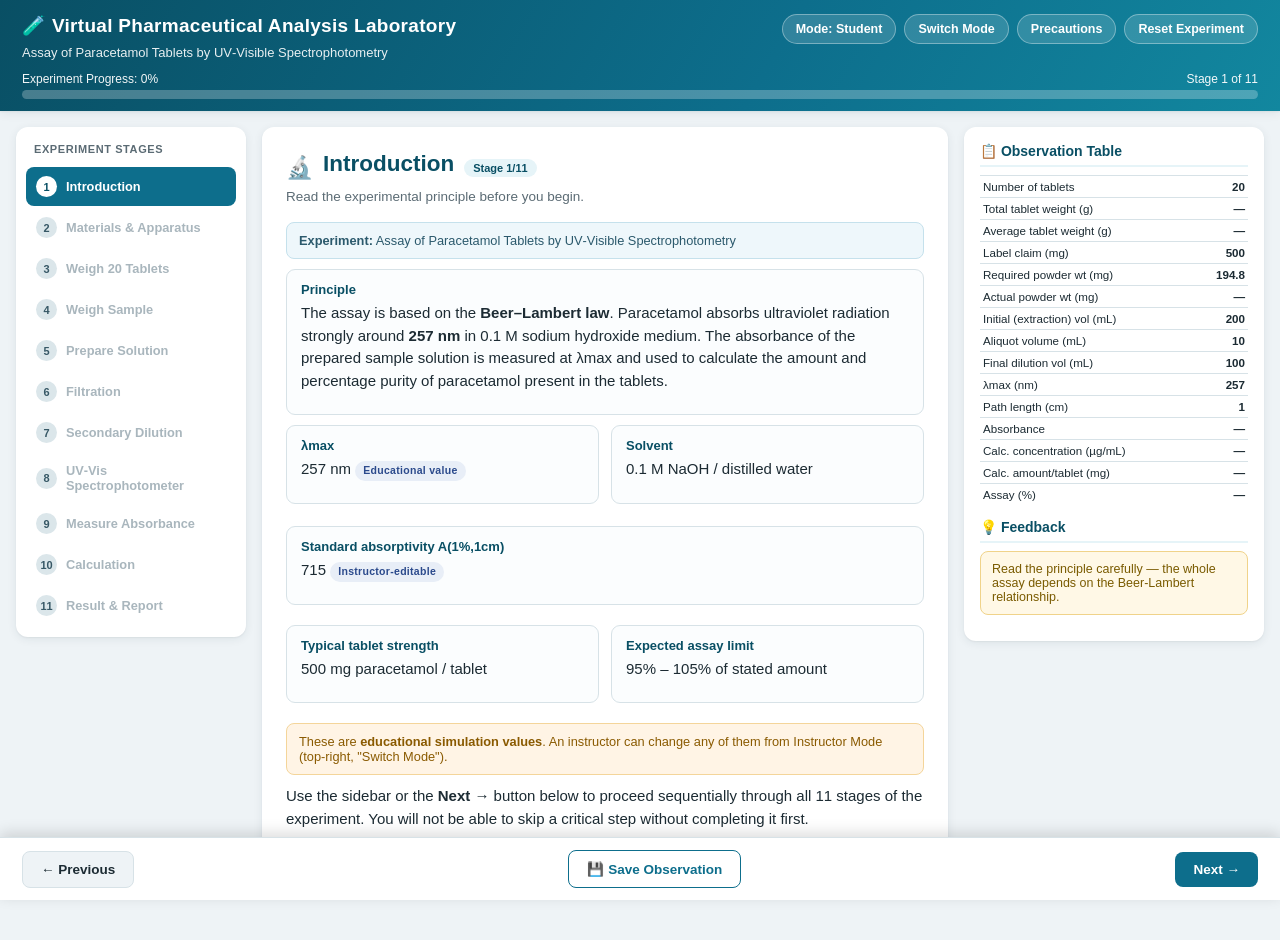
==== paracetamol-assay/index.html @ ad3c205c "Rename paracetamol-assay.html to paracetamol-assay/index.html" ====
<!DOCTYPE html>
<html lang="en">
<head>
<meta charset="UTF-8">
<meta name="viewport" content="width=device-width, initial-scale=1.0">
<title>Virtual Pharmaceutical Analysis Laboratory — Paracetamol Assay</title>
<style>
:root{
  --primary:#0d6e8c; --primary-dark:#094f64; --primary-light:#e6f4f8;
  --accent:#f2a30f; --accent-dark:#c9840a;
  --green:#1e8e5a; --red:#c62828; --amber:#b8860b;
  --bg:#eef3f6; --panel:#ffffff; --ink:#1c2b33; --muted:#5b6b74;
  --border:#d7e2e7; --shadow:0 2px 10px rgba(20,50,65,.08), 0 1px 2px rgba(20,50,65,.06);
  --radius:12px;
  font-size:15px;
}
*{box-sizing:border-box;}
html,body{margin:0;padding:0;background:var(--bg);color:var(--ink);font-family:'Segoe UI',Roboto,Helvetica,Arial,sans-serif;}
body{min-height:100vh;}
button{font-family:inherit;cursor:pointer;}
input,select{font-family:inherit;}
h1,h2,h3,h4{margin:0 0 8px 0;}
p{margin:0 0 10px 0;line-height:1.5;}
.hidden{display:none !important;}
#app{display:flex;flex-direction:column;min-height:100vh;}

/* ===== HEADER ===== */
header#topbar{
  background:linear-gradient(120deg,var(--primary-dark),var(--primary) 60%,#12879f);
  color:#fff;padding:14px 22px 12px;box-shadow:var(--shadow);position:relative;z-index:5;
}
.topbar-row{display:flex;justify-content:space-between;align-items:flex-start;gap:16px;flex-wrap:wrap;}
.brand h1{font-size:19px;letter-spacing:.3px;}
.brand .sub{font-size:13px;opacity:.9;font-weight:500;}
.top-actions{display:flex;gap:8px;align-items:center;flex-wrap:wrap;}
.pill-btn{
  background:rgba(255,255,255,.15);border:1px solid rgba(255,255,255,.35);color:#fff;
  padding:7px 13px;border-radius:20px;font-size:12.5px;font-weight:600;transition:.15s;white-space:nowrap;
}
.pill-btn:hover{background:rgba(255,255,255,.3);}
.pill-btn.active{background:#fff;color:var(--primary-dark);}
.progress-wrap{margin-top:12px;}
.progress-label{font-size:12px;display:flex;justify-content:space-between;margin-bottom:4px;opacity:.95;}
.progress-track{height:9px;background:rgba(255,255,255,.25);border-radius:6px;overflow:hidden;}
.progress-fill{height:100%;background:var(--accent);border-radius:6px;transition:width .4s ease;}

/* ===== LAYOUT ===== */
.layout{display:grid;grid-template-columns:230px 1fr 300px;gap:16px;padding:16px;padding-bottom:76px;flex:1;align-items:start;}
@media (max-width:1100px){.layout{grid-template-columns:1fr;}#stageNav{order:1;}#workspace{order:2;}#obsPanel{order:3;}}

nav#stageNav{background:var(--panel);border-radius:var(--radius);box-shadow:var(--shadow);padding:10px;position:sticky;top:16px;max-height:calc(100vh - 32px);overflow-y:auto;}
nav#stageNav h4{font-size:11px;text-transform:uppercase;letter-spacing:.6px;color:var(--muted);padding:6px 8px 4px;}
.nav-item{display:flex;align-items:center;gap:9px;padding:8px 9px;border-radius:8px;font-size:12.8px;font-weight:600;color:var(--ink);cursor:pointer;margin-bottom:2px;transition:.12s;border:1px solid transparent;}
.nav-item:hover{background:var(--primary-light);}
.nav-item.current{background:var(--primary);color:#fff;}
.nav-item.locked{color:#a9b6bd;cursor:not-allowed;}
.nav-item.done .num{background:var(--green);color:#fff;}
.num{width:21px;height:21px;border-radius:50%;background:#dbe6ea;color:#375866;display:flex;align-items:center;justify-content:center;font-size:11px;flex-shrink:0;}
.nav-item.current .num{background:#fff;color:var(--primary-dark);}

main#workspace{background:var(--panel);border-radius:var(--radius);box-shadow:var(--shadow);padding:24px;min-height:520px;}
.stage-title{display:flex;align-items:center;gap:10px;margin-bottom:4px;color:var(--primary-dark);}
.stage-title .badge{background:var(--primary-light);color:var(--primary-dark);font-size:11px;font-weight:700;padding:3px 9px;border-radius:12px;}
.stage-sub{color:var(--muted);font-size:13.5px;margin-bottom:18px;}

aside#obsPanel{background:var(--panel);border-radius:var(--radius);box-shadow:var(--shadow);padding:16px;position:sticky;top:16px;max-height:calc(100vh - 32px);overflow-y:auto;}
aside#obsPanel h3{font-size:14px;color:var(--primary-dark);border-bottom:2px solid var(--primary-light);padding-bottom:6px;}
table.obs-table{width:100%;border-collapse:collapse;font-size:11.6px;margin-bottom:14px;}
table.obs-table th{text-align:left;color:var(--muted);font-weight:600;padding:4px 3px;}
table.obs-table td{padding:4px 3px;border-top:1px solid var(--border);word-break:break-word;}
table.obs-table td.val{font-weight:700;color:var(--ink);text-align:right;}
.feedback-box{background:#fff8e6;border:1px solid #f0d38a;border-radius:8px;padding:10px 11px;font-size:12.5px;color:#7a5b00;margin-bottom:10px;}
.feedback-box.good{background:#eafaf1;border-color:#a9e2c3;color:#0e6b3f;}
.feedback-box.warn{background:#fdecea;border-color:#f3b3ac;color:#9c2c22;}

/* ===== FOOTER ===== */
footer#navfooter{display:flex;justify-content:space-between;align-items:center;padding:12px 22px;background:var(--panel);border-top:1px solid var(--border);gap:10px;flex-wrap:wrap;position:fixed;left:0;right:0;bottom:0;z-index:60;box-shadow:0 -4px 14px rgba(0,0,0,.14);}
.btn{border:none;border-radius:8px;padding:10px 18px;font-size:13.5px;font-weight:700;transition:.15s;}
.btn-primary{background:var(--primary);color:#fff;}
.btn-primary:hover{background:var(--primary-dark);}
.btn-primary:disabled{background:#b9c9cf;cursor:not-allowed;}
.btn-secondary{background:#eef3f6;color:var(--ink);border:1px solid var(--border);}
.btn-secondary:hover{background:#e1eaee;}
.btn-accent{background:var(--accent);color:#442c00;}
.btn-accent:hover{background:var(--accent-dark);color:#fff;}
.btn-outline{background:transparent;border:1.5px solid var(--primary);color:var(--primary);}
.btn-outline:hover{background:var(--primary-light);}
.btn-danger{background:#fbe4e2;color:var(--red);border:1px solid #f0b6b0;}
.btn-danger:hover{background:#f6c9c4;}
.btn-sm{padding:6px 11px;font-size:12px;border-radius:7px;}

/* ===== GENERIC UI ===== */
.card-grid{display:grid;grid-template-columns:repeat(auto-fill,minmax(150px,1fr));gap:12px;}
.item-card{border:1px solid var(--border);border-radius:10px;padding:12px;text-align:center;background:#fbfdfe;transition:.15s;}
.item-card:hover{border-color:var(--primary);box-shadow:0 3px 10px rgba(13,110,140,.13);transform:translateY(-2px);}
.item-card .icon{font-size:30px;margin-bottom:6px;}
.item-card .name{font-weight:700;font-size:12.5px;}
.item-desc{margin-top:14px;background:var(--primary-light);border-left:4px solid var(--primary);border-radius:6px;padding:12px 14px;font-size:13px;color:var(--primary-dark);}
.field-row{display:flex;gap:12px;flex-wrap:wrap;margin:10px 0;align-items:flex-end;}
.field{display:flex;flex-direction:column;gap:4px;min-width:150px;}
.field label{font-size:12px;font-weight:600;color:var(--muted);}
.field input,.field select{padding:8px 10px;border:1px solid var(--border);border-radius:7px;font-size:13.5px;}
.field input:disabled{background:#f1f5f6;color:#8a9aa2;}
.info-note{background:#eef7fb;border:1px solid #c5e1ec;border-radius:8px;padding:10px 12px;font-size:12.8px;color:#2b596c;margin:10px 0;}
.warn-note{background:#fff4e5;border:1px solid #f4d59a;border-radius:8px;padding:10px 12px;font-size:12.8px;color:#8a5a00;margin:10px 0;}
.error-note{background:#fdecea;border:1px solid #f3b3ac;border-radius:8px;padding:10px 12px;font-size:12.8px;color:#9c2c22;margin:10px 0;}
.calc-step{background:#fbfdfe;border:1px solid var(--border);border-radius:9px;padding:12px 14px;margin-bottom:10px;}
.calc-step h4{color:var(--primary-dark);font-size:13px;margin-bottom:5px;}
.calc-step .formula{font-family:'Cambria Math',Georgia,serif;font-size:13.5px;color:#333;background:#f4f8f9;padding:6px 9px;border-radius:6px;display:inline-block;margin:3px 0;}
.tag{display:inline-block;padding:2px 8px;border-radius:10px;font-size:10.5px;font-weight:700;letter-spacing:.3px;}
.tag.theor{background:#e8eef7;color:#2b4a8c;}
.tag.exp{background:#e6f4ec;color:#1e6b45;}

/* ===== EQUIPMENT GRAPHICS ===== */
.equip-stage{display:flex;flex-wrap:wrap;gap:26px;align-items:flex-end;justify-content:center;padding:20px 6px;background:radial-gradient(ellipse at 50% 100%,#f4fafc 0%,#eef3f6 70%);border-radius:10px;margin:14px 0;}

/* Semi-analytical balance — the user's own reference photo of a real bench
   balance (glass draft-shield chamber, circular pan, white body, blue LCD),
   used as-is. The live reading is a plain HTML overlay positioned over the
   photographed display well; a small tablet-disc overlay sits over the
   photographed pan and fades in whenever a tablet is placed there. */
.balance-v2{width:230px;position:relative;flex-shrink:0;}
.balance-v2 img{display:block;width:100%;height:auto;pointer-events:none;user-select:none;}
.balance-v2-screen{position:absolute;left:39.3%;top:70.7%;width:41%;height:5.2%;display:flex;align-items:center;justify-content:center;gap:2px;color:#132846;font-family:'Consolas','DejaVu Sans Mono',monospace;font-weight:700;font-size:14px;letter-spacing:.2px;}
.balance-v2-screen .unit{font-size:9px;color:#2c4560;opacity:.85;margin-left:1px;align-self:flex-end;margin-bottom:1px;}
/* Butter/weighing paper placed on the pan before anything is weighed on it,
   as in real practice — sits under the tablet overlay, foreshortened to
   match the pan's perspective in the photo. */
.balance-v2-paper{position:absolute;left:55.4%;top:53.8%;width:24%;height:9.5%;transform:translate(-50%,-50%) rotate(-3deg) scaleY(0.6);
  background:linear-gradient(135deg,#fdfbf2,#f2ead0 55%,#e8dfb9);border:1px solid #d6cc9f;border-radius:2px;
  box-shadow:0 2px 5px rgba(0,0,0,.28);z-index:1;}
.balance-v2-tablet{position:absolute;left:55.4%;top:53.2%;width:15%;height:6.4%;transform:translate(-50%,-50%);border-radius:50%;
  background:radial-gradient(ellipse at 35% 28%,#ffffff,#e7edf0 65%,#c7d2d7 100%);border:1px solid #9aacb2;
  box-shadow:0 2px 5px rgba(0,0,0,.35),inset 0 -1px 2px rgba(0,0,0,.15);opacity:0;transition:opacity .25s ease;z-index:2;}
.balance-v2-tablet.show{opacity:1;}
.balance-v2-tablet::after{content:"";position:absolute;left:50%;top:18%;width:1px;height:64%;background:rgba(120,135,140,.55);transform:translateX(-50%);}

.blister-wrap{display:flex;flex-direction:column;align-items:center;}
.blister-strip{display:grid;grid-template-columns:repeat(4,1fr);gap:5px;background:linear-gradient(135deg,#dbe4e8,#b8c6cc);padding:9px;border-radius:9px;box-shadow:inset 0 1px 4px rgba(0,0,0,.3),0 2px 4px rgba(0,0,0,.12);width:108px;}
.blister-cell{width:20px;height:20px;border-radius:50%;transition:.2s;}
.blister-cell.filled{background:radial-gradient(circle at 35% 30%,#ffffff,#dde6ea 75%);box-shadow:0 1px 2px rgba(0,0,0,.3),inset 0 -1px 2px rgba(0,0,0,.12);}
.blister-cell.empty{background:rgba(0,0,0,.08);border:1.5px dashed #90a4ae;box-shadow:inset 0 1px 3px rgba(0,0,0,.25);}
.blister-caption{margin-top:8px;font-size:11px;font-weight:700;color:var(--muted);text-align:center;}

.mortar-top-wrap{display:flex;flex-direction:column;align-items:center;}
.mortar-rim{width:150px;height:150px;border-radius:50%;position:relative;overflow:hidden;
  background:radial-gradient(circle at 38% 32%,#ffffff,#eef1f2 55%,#c7ccce 100%);border:5px solid #bcc2c4;
  box-shadow:inset 0 6px 16px rgba(60,65,68,.28),inset 0 -3px 8px rgba(255,255,255,.6),0 3px 6px rgba(0,0,0,.18);}
.mortar-grains{position:absolute;inset:0;width:100%;height:100%;}
.mortar-tablets{position:absolute;inset:20px;display:flex;flex-wrap:wrap;align-content:center;justify-content:center;gap:3px;z-index:2;}
.mini-tab{width:12px;height:12px;border-radius:50%;background:radial-gradient(circle at 35% 30%,#ffffff,#e3ebef);border:1.4px solid #93a5ab;box-shadow:0 1px 2px rgba(0,0,0,.3);}
.pestle-top-view{position:absolute;inset:0;width:100%;height:100%;z-index:3;pointer-events:none;}
.pestle-head-grp{transform-box:fill-box;transform-origin:center;}
.pestle-top-view.grinding .pestle-head-grp{animation:pestle-grind-orbit 0.9s ease-in-out infinite;}
@keyframes pestle-grind-orbit{
  0%{transform:translate(0,0) rotate(0deg);}
  25%{transform:translate(2.5px,-2px) rotate(4deg);}
  50%{transform:translate(0,-3.5px) rotate(0deg);}
  75%{transform:translate(-2.5px,-2px) rotate(-4deg);}
  100%{transform:translate(0,0) rotate(0deg);}
}
.mortar-caption{margin-top:8px;font-size:11px;font-weight:700;color:var(--muted);text-align:center;}

/* Real-photo mortar & pestle grinding sequence — cycles through 5 actual
   photographs (whole tablets → pestle crushing → broken pieces → further
   grinding → fine powder) as UI.grindProgress advances, matching the
   reference photo sequence exactly rather than an abstract illustration. */
.mortar-photo-wrap{display:flex;flex-direction:column;align-items:center;}
.mortar-photo-frame{width:150px;border-radius:14px;overflow:hidden;padding:6px;
  background:radial-gradient(circle at 38% 32%,#ffffff,#eef1f2 55%,#dfe3e4 100%);
  box-shadow:0 3px 10px rgba(0,0,0,.18);transition:transform .15s ease;}
.mortar-photo-frame img{display:block;width:100%;height:auto;border-radius:9px;}
.mortar-photo-frame.grinding{animation:mortar-photo-pulse .6s ease-in-out infinite;}
@keyframes mortar-photo-pulse{0%,100%{transform:scale(1);}50%{transform:scale(1.035);}}
.mortar-photo-wrap .mortar-caption{max-width:320px;font-size:12.5px;}
.weight-table-col{max-width:210px;align-self:center;}
.weight-table-col h4{font-size:12.5px;color:var(--primary-dark);margin-bottom:6px;}
.weight-table-col .table-scroll{max-height:230px;overflow-y:auto;border:1px solid var(--border);border-radius:8px;}

.flask{width:170px;position:relative;margin:0 auto;transform-origin:44% 88%;}
.flask svg{display:block;width:100%;height:auto;}
.flask .liquid{transition:height .6s ease;}
.flask.flask-shaking{animation:flask-wiggle .28s ease-in-out infinite;}
@keyframes flask-wiggle{0%{transform:rotate(-4deg);}50%{transform:rotate(4deg);}100%{transform:rotate(-4deg);}}

/* Pour animation overlay for the Prepare Solution step (powder / NaOH / water):
   a bottle or scoop tilts above the flask neck while a short stream of drops or
   granules flows down into the opening, timed to roughly match the ~1s the
   underlying liquid-level transition takes, for a more realistic feel. */
.flask-pour-wrap{width:170px;position:relative;margin:0 auto;}
.flask-pour-wrap .flask{margin:0;}
.pour-overlay{position:absolute;inset:0;width:100%;height:100%;pointer-events:none;overflow:visible;animation:pour-fade-inout 1s ease-in-out;}
.pour-drop{opacity:0;animation:pour-drop-flow .55s ease-in infinite;}
.pour-drop.pd1{animation-delay:0s;}
.pour-drop.pd2{animation-delay:.14s;}
.pour-drop.pd3{animation-delay:.28s;}
.pour-drop.pd4{animation-delay:.42s;}
@keyframes pour-fade-inout{
  0%{opacity:0;}
  12%{opacity:1;}
  85%{opacity:1;}
  100%{opacity:0;}
}
@keyframes pour-drop-flow{
  0%{opacity:0;transform:translate(0,-3px) scale(.6);}
  20%{opacity:1;}
  70%{opacity:1;}
  100%{opacity:0;transform:translate(3px,9px) scale(1);}
}
.swirl-wave{animation:swirl-move .9s ease-in-out infinite alternate;}
.swirl-wave.swirl2{animation-duration:1.3s;animation-delay:.15s;}
@keyframes swirl-move{from{transform:translateX(-16px);}to{transform:translateX(16px);}}
.swirl-bubble{animation:swirl-bubble-rise 1.1s ease-in-out infinite;}
.swirl-bubble.b2{animation-delay:.3s;}
.swirl-bubble.b3{animation-delay:.6s;}
@keyframes swirl-bubble-rise{0%{transform:translateY(0) translateX(0);opacity:.4;}50%{transform:translateY(-10px) translateX(6px);opacity:.15;}100%{transform:translateY(0) translateX(0);opacity:.4;}}
.meniscus-label{font-size:10.5px;text-align:center;color:var(--muted);margin-top:4px;}

.cuvette-visual{width:26px;height:60px;background:linear-gradient(#dff2f7,#b7e0ea);border:2px solid #6fa9b8;border-radius:2px;margin:0 auto;box-shadow:0 2px 5px rgba(0,0,0,.15);}
.cuvette-visual.empty{background:#f1f6f7;}

.filtration-rig{display:flex;flex-direction:column;align-items:center;position:relative;width:150px;padding-top:78px;}
.funnel-wrap{position:relative;z-index:2;}
.filt-pour-overlay{position:absolute;top:-70px;left:0;width:140px;pointer-events:none;animation:pour-fade-inout 1.1s ease-in-out;z-index:3;}
.drop{position:absolute;top:110px;left:67px;width:6px;height:9px;border-radius:50% 50% 50% 0;background:#4a90c2;opacity:0;transform:rotate(45deg);animation:dropfall 0.9s linear infinite;z-index:2;}
.drop:nth-child(3){animation-delay:.3s;left:71px;}
.drop:nth-child(4){animation-delay:.6s;left:63px;}
@keyframes dropfall{0%{top:112px;opacity:1;}85%{opacity:1;}100%{top:150px;opacity:0;}}
.receive-vessel{position:relative;margin-top:-38px;width:140px;z-index:1;}
.vessel-label{margin-top:6px;font-size:11px;font-weight:700;color:var(--muted);text-align:center;}

/* ===== UV-VIS SPECTROPHOTOMETER (physical-instrument chrome, ported from the
   standalone UV-Vis simulator so operating it here feels like the real bench
   instrument: lid + control panel, screen, F-keys, arrows, keypad, AUTO ZERO /
   GOTO λ / START-MEASURE, and a dropper-fill dual-cuvette holder). ===== */
.instrument-shell{display:flex;flex-wrap:wrap;gap:22px;align-items:flex-start;justify-content:center;padding:8px 6px;background:radial-gradient(ellipse at 50% 100%,#f4fafc 0%,#eef3f6 70%);border-radius:10px;margin:6px 0;}
.instrument-v2{position:relative;display:flex;gap:12px;background:linear-gradient(180deg,#f3f1ea,#e5e2d8);border:1px solid #cfcabf;border-radius:16px;padding:12px;box-shadow:0 10px 26px rgba(0,0,0,.28);width:100%;}
.lid-panel{width:34%;flex-shrink:0;background:linear-gradient(155deg,#5c6267,#3a3f43);border-radius:10px;min-height:150px;position:relative;padding:8px;display:flex;flex-direction:column;align-items:center;justify-content:center;color:#c9d3d2;}
.lid-hinge-label{font-size:9.5px;letter-spacing:1px;text-align:center;color:#aebcbb;opacity:.85;}
.control-panel{flex:1;display:flex;flex-direction:column;gap:5px;background:linear-gradient(155deg,#54595d,#3d4145);border-radius:10px;padding:8px;min-width:0;}
.side-buttons-row{display:flex;gap:7px;justify-content:flex-start;padding-left:2px;}
.round-btn{width:16px;height:16px;border-radius:50%;background:linear-gradient(#dcdcdc,#a3a3a3);border:1px solid #7c7c7c;box-shadow:inset 0 1px 1px #fff,0 1px 2px rgba(0,0,0,.35);}
.screen-wrap{background:#2b2e30;border-radius:6px;padding:6px;}
.power-tab{position:absolute;right:-16px;top:50%;transform:translateY(-50%);width:30px;height:54px;display:flex;align-items:center;justify-content:center;cursor:pointer;z-index:6;}
.power-tab:not(.on){animation:switchPulse 1.4s ease-in-out infinite;}
@keyframes switchPulse{0%,100%{filter:drop-shadow(0 0 0 rgba(211,71,58,.7));}50%{filter:drop-shadow(0 0 7px rgba(211,71,58,.95));}}
.power-tab.on{animation:switchOnBlink .5s ease-in-out 4;}
@keyframes switchOnBlink{0%,100%{filter:drop-shadow(0 0 2px #ff6b5e);}50%{filter:drop-shadow(0 0 13px #ff6b5e);}}
.power-callout{position:absolute;right:6px;top:-32px;display:flex;align-items:center;gap:5px;color:var(--accent-dark);font-weight:800;font-size:11.5px;background:#fff;padding:5px 10px;border-radius:12px;box-shadow:0 2px 8px rgba(0,0,0,.25);z-index:7;animation:blinkAnim 1s step-start infinite;white-space:nowrap;}
.power-callout .arrow{font-size:17px;line-height:1;}
@keyframes blinkAnim{50%{opacity:.15;}}
.blink{animation:blinkAnim 1s step-start infinite;}
.press-badge{display:inline-block;background:#d94f30;color:#fff;font-size:9.5px;font-weight:800;padding:2px 8px;border-radius:10px;letter-spacing:.3px;margin-left:8px;white-space:nowrap;animation:blinkAnim 1s step-start infinite;}
.btn-blink{animation:btnPulseGlow 1.1s ease-in-out infinite;}
@keyframes btnPulseGlow{0%,100%{box-shadow:0 0 0 0 rgba(217,79,48,.6);}50%{box-shadow:0 0 0 7px rgba(217,79,48,0);}}
.btn-step-done{background:#c9f2d6 !important;border-color:#8fd6a8 !important;color:#0e6b3f !important;}
.callout{position:absolute;background:var(--primary);color:#fff;font-size:10.5px;font-weight:700;border-radius:50%;width:20px;height:20px;display:flex;align-items:center;justify-content:center;box-shadow:0 2px 6px rgba(0,0,0,.35);z-index:5;}
.callout-list{padding-left:18px;font-size:12.6px;color:var(--muted);line-height:1.8;margin:12px 0;}
.callout-num{display:inline-flex;width:18px;height:18px;border-radius:50%;background:var(--primary);color:#fff;font-size:10px;font-weight:700;align-items:center;justify-content:center;margin-right:6px;}

.instrument-screen{background:#07191b;border-radius:9px;padding:9px 13px;font-family:'Consolas',monospace;box-shadow:inset 0 0 12px #000;height:180px;overflow-y:auto;position:relative;box-sizing:border-box;}
.instrument-screen .row{display:flex;justify-content:space-between;font-size:12px;color:#5be0c0;padding:2.5px 0;gap:8px;}
.instrument-screen .row .k{color:#7fb8b0;}
.instrument-screen .big{font-size:32px;font-weight:700;color:#5be0c0;text-align:center;padding:9px 0;letter-spacing:1px;}
.instrument-screen .big.wl{font-size:27px;opacity:.94;}
.instrument-screen .big .unit{font-size:15px;font-weight:600;margin-left:5px;opacity:.85;}
.instrument-screen .center-msg{text-align:center;font-size:12.5px;color:#8fd6c4;padding:10px 0;}
.instrument-screen.lcd-light{background:#e7e9d9;box-shadow:inset 0 0 10px rgba(0,0,0,.2);}
.instrument-screen.lcd-light .row{color:#1c1c16;}
.instrument-screen.lcd-light .row .k{color:#1c1c16;}
.instrument-screen.lcd-light .row.dim{color:#8b8c7c;}
.instrument-screen.lcd-light .row.active-row{background:#cdd2b4;border-radius:3px;}
.instrument-screen.lcd-light .row.editable{cursor:pointer;}
.instrument-screen.lcd-light .row.editable:hover{background:#d7dbc0;border-radius:3px;}
.instrument-screen.lcd-light .center-msg{color:#1c1c16;}
.instrument-screen.lcd-light .big{color:#1c1c16;}
.instrument-screen .hdr{background:#233024;color:#e7e9d9;padding:3px 8px;margin:-12px -14px 8px;border-radius:8px 8px 0 0;font-weight:700;font-size:12px;letter-spacing:.5px;}
.instrument-screen.lcd-light .hdr{background:#2b2e26;color:#e7e9d9;}

.screen-dialog{position:relative;margin-top:8px;background:#f4f2e6;border:2px solid #4a4a3f;border-radius:4px;padding:8px 10px;color:#1a1a12;font-size:11.3px;box-shadow:2px 2px 0 rgba(0,0,0,.25);}
.screen-dialog.done{background:#e7f2e6;border-color:#2f6b3f;}
.screen-dialog .dlg-title{font-weight:800;border-bottom:1px solid #999;margin-bottom:4px;padding-bottom:3px;}
.screen-dialog .dlg-line{margin:2px 0;}

.fkey-row{display:flex;gap:6px;margin-top:3px;}
.fkey{flex:1;background:#3a3f43;color:#cfd8d6;border:1px solid #565c5f;border-radius:5px;font-size:9.5px;text-align:center;padding:3px 2px 4px;font-weight:700;cursor:pointer;}
.fkey:hover{background:#454b4f;}
.fkey span{display:block;font-weight:600;font-size:8.7px;color:#9fb3af;margin-top:1px;}
.keys-row{display:flex;gap:8px;align-items:flex-start;margin-top:4px;}
.side-arrow-pad{display:grid;grid-template-columns:repeat(3,1fr);grid-template-rows:repeat(3,1fr);gap:3px;width:64px;flex-shrink:0;}
.side-arrow-pad .arrow-btn{background:#3a4f57;color:#eef6f8;border:1px solid #56727c;border-radius:5px;font-size:10.5px;cursor:pointer;display:flex;align-items:center;justify-content:center;padding:4px 0;}
.side-arrow-pad .arrow-btn:hover{background:#4c6570;}
.side-arrow-pad .blank-cell{visibility:hidden;}
.keypad-block{flex:1;display:grid;grid-template-columns:repeat(3,1fr) repeat(2,0.95fr);grid-template-rows:repeat(4,1fr);gap:5px;grid-template-areas:
    "n7 n8 n9 .  .  "
    "n4 n5 n6 .  .  "
    "n1 n2 n3 gw az"
    "np n0 nc en ss";}
.keypad-block button{background:#3a4f57;color:#eef6f8;border:1px solid #56727c;border-radius:6px;padding:5px 0;font-size:12.5px;font-weight:600;cursor:pointer;}
.keypad-block button:hover{background:#4c6570;}
.keypad-block button.key-clear{background:#7a3030;border-color:#a54444;}
.keypad-block button.key-print{font-size:8.5px;}
.keypad-block button.side-act{border-radius:9px;font-size:8.7px;font-weight:700;padding:2px 2px;background:linear-gradient(#4a5761,#333d43);color:#e6ece9;border:1px solid #626f75;line-height:1.15;}
.keypad-block button.side-act:hover{filter:brightness(1.15);}
.keypad-block button.side-act.enter{background:#1f7a5c;border-color:#2ea577;color:#fff;font-size:10px;}
.keypad-block button.side-act.enter:hover{background:#249a70;}
.keypad-block button.side-act.green{background:linear-gradient(#7fc79a,#4c9d6c);color:#0c3320;border-color:#3f8659;font-size:9.3px;}

.sample-holder{width:120px;height:78px;background:#0e2528;border:2px dashed #3c5a5f;border-radius:8px;display:flex;align-items:center;justify-content:center;position:relative;}
.sample-holder.lid-closed{border-style:solid;border-color:#4ee08a;}
.sample-holder.dual{width:auto;height:auto;flex-direction:column;gap:10px;padding:7px 12px;background:rgba(0,0,0,.18);border:2px dashed rgba(255,255,255,.25);border-radius:10px;}
.sample-holder.dual.lid-closed{border-style:solid;border-color:#4ee08a;}
.cuvette-slot{display:flex;flex-direction:column;align-items:center;gap:3px;}
.cuvette-slot.back{transform:scale(.82) translateY(0px);opacity:.8;}
.cuvette-slot.front{transform:translateY(6px);}
.slot-label{font-size:8.5px;color:#cfe9e6;letter-spacing:.3px;}
.cuvette{width:22px;height:38px;background:linear-gradient(#dff2f7,#b7e0ea);border:2px solid #6fa9b8;border-radius:2px;box-shadow:0 2px 5px rgba(0,0,0,.15);}
.cuvette.empty{background:#f1f6f7;opacity:.35;}
.cuvette.blank{background:linear-gradient(#eaf6fb,#cfeaf3);}
.cuvette.sample{background:linear-gradient(#eef7d0,#dcefa0);}
.cuvette.glass{border-color:#c98300;}
.lid-label{text-align:center;font-size:10.5px;color:#c9d3d2;letter-spacing:.4px;margin-top:4px;}
.fill-tray{display:flex;align-items:flex-end;justify-content:center;gap:16px;margin-bottom:8px;}
.fill-tray .slot-label{color:#cfe9e6;}
.fill-col{display:flex;flex-direction:column;align-items:center;justify-content:flex-end;gap:0;}
.dropper{display:flex;flex-direction:column;align-items:center;position:relative;margin-bottom:2px;}
.dropper svg{display:block;}
.dropper .drop-anim{position:absolute;top:38px;left:50%;margin-left:-6.5px;animation:dropFall 1s ease-in infinite;}
@keyframes dropFall{0%{opacity:0;transform:translateY(-2px);}30%{opacity:1;}100%{opacity:0;transform:translateY(14px);}}

.keypad{display:grid;grid-template-columns:repeat(3,1fr);gap:5px;flex:1;}
.keypad button{background:#3a4f57;color:#eef6f8;border:1px solid #56727c;border-radius:6px;padding:8px 0;font-size:14px;font-weight:600;cursor:pointer;}
.keypad button:hover{background:#4c6570;}
.keypad button.key-enter{grid-column:span 3;background:#1f7a5c;border-color:#2ea577;}
.keypad button.key-enter:hover{background:#249a70;}
.keypad button.key-clear{background:#7a3030;border-color:#a54444;}
.wl-entry-label{text-align:center;font-size:11.5px;color:#bcd;margin:10px 0 2px;}

canvas.spectrum-canvas{width:100%;height:260px;background:#fff;border:1px solid var(--border);border-radius:8px;}

/* Slider */
input[type=range]{width:100%;}

/* Modal */
.modal-overlay{position:fixed;inset:0;background:rgba(15,30,38,.55);display:flex;align-items:center;justify-content:center;z-index:100;padding:16px;}
.modal-box{background:#fff;border-radius:14px;max-width:520px;width:100%;padding:24px;box-shadow:0 12px 40px rgba(0,0,0,.3);max-height:88vh;overflow-y:auto;}
.modal-box h3{color:var(--primary-dark);}
.modal-actions{display:flex;justify-content:flex-end;gap:8px;margin-top:18px;}

/* Toast */
#toastHost{position:fixed;bottom:78px;right:18px;z-index:200;display:flex;flex-direction:column;gap:8px;max-width:min(360px,calc(100vw - 36px));}
.toast{background:var(--primary-dark);color:#fff;padding:10px 16px;border-radius:8px;font-size:13px;box-shadow:0 4px 14px rgba(0,0,0,.25);animation:toast-in .25s ease;}
.toast.good{background:var(--green);}
.toast.warn{background:var(--red);}
@keyframes toast-in{from{transform:translateY(10px);opacity:0;}to{transform:translateY(0);opacity:1;}}

/* result card */
.result-card{border-radius:16px;padding:26px;text-align:center;color:#fff;box-shadow:var(--shadow);}
.result-card.pass{background:linear-gradient(120deg,#1e8e5a,#28b378);}
.result-card.fail{background:linear-gradient(120deg,#c62828,#e05353);}
.result-card .big-num{font-size:44px;font-weight:800;margin:8px 0;}
.result-card .verdict{font-size:20px;font-weight:800;letter-spacing:.5px;margin-top:6px;}

.quiz-q{border:1px solid var(--border);border-radius:10px;padding:14px;margin-bottom:12px;}
.quiz-q .opt{display:block;padding:7px 10px;border-radius:7px;margin:4px 0;cursor:pointer;border:1px solid var(--border);font-size:13px;}
.quiz-q .opt:hover{background:var(--primary-light);}
.quiz-q .opt.selected{border-color:var(--primary);background:var(--primary-light);}
.quiz-q .opt.correct{background:#eafaf1;border-color:var(--green);}
.quiz-q .opt.incorrect{background:#fdecea;border-color:var(--red);}

/* Precautions */
.precaution-list{list-style:none;padding:0;margin:0;}
.precaution-list li{padding:8px 10px;border-bottom:1px solid var(--border);font-size:13px;display:flex;gap:8px;}
.precaution-list li::before{content:'⚠';color:var(--accent-dark);}

@media print{
  header#topbar,nav#stageNav,aside#obsPanel,footer#navfooter,.no-print{display:none !important;}
  main#workspace{box-shadow:none;padding:0;}
  #printReportArea{display:block !important;}
  body{background:#fff;}
}
#printReportArea{display:none;}
#printReportArea h2{color:#0d6e8c;border-bottom:2px solid #0d6e8c;padding-bottom:6px;}
#printReportArea table{width:100%;border-collapse:collapse;font-size:12.5px;margin:10px 0;}
#printReportArea table td,#printReportArea table th{border:1px solid #ccc;padding:5px 8px;text-align:left;}
</style>
</head>
<body>
<div id="app">

  <header id="topbar">
    <div class="topbar-row">
      <div class="brand">
        <h1>🧪 Virtual Pharmaceutical Analysis Laboratory</h1>
        <div class="sub">Assay of Paracetamol Tablets by UV‑Visible Spectrophotometry</div>
      </div>
      <div class="top-actions">
        <span class="pill-btn" id="modeIndicator">Mode: Student</span>
        <button class="pill-btn" onclick="App.toggleModePrompt()">Switch Mode</button>
        <button class="pill-btn" onclick="App.openPrecautions()">Precautions</button>
        <button class="pill-btn" onclick="App.confirmReset()">Reset Experiment</button>
      </div>
    </div>
    <div class="progress-wrap">
      <div class="progress-label"><span id="progressText">Experiment Progress: 0%</span><span id="stageText">Stage 1 of 15</span></div>
      <div class="progress-track"><div class="progress-fill" id="progressFill" style="width:0%"></div></div>
    </div>
  </header>

  <div class="layout">
    <nav id="stageNav"></nav>
    <main id="workspace"></main>
    <aside id="obsPanel"></aside>
  </div>

  <footer id="navfooter">
    <button class="btn btn-secondary" id="btnPrev" onclick="App.prevStage()">← Previous</button>
    <button class="btn btn-outline" onclick="App.saveObservation()">💾 Save Observation</button>
    <button class="btn btn-primary" id="btnNext" onclick="App.nextStage()">Next →</button>
  </footer>
</div>

<div id="modalHost"></div>
<div id="toastHost"></div>
<div id="printReportArea"></div>

<script>
/* =====================================================================
   VIRTUAL PARACETAMOL ASSAY LABORATORY — CORE APPLICATION SCRIPT
   Vanilla JS, single-file, no external dependencies.
===================================================================== */
(function(){
"use strict";

/* ---------------------------------------------------------------
   1. CONFIGURATION (Instructor-editable) & CONSTANTS
--------------------------------------------------------------- */
const DEFAULT_CFG = {
  labelClaim: 500,              // mg paracetamol per tablet (label claim)
  nominalTabletWeightMg: 650,    // typical TOTAL tablet weight incl. excipients (must exceed label claim)
  numTablets: 20,                // number of tablets weighed
  targetParacetamolMg: 150,      // target paracetamol amount to weigh out
  extractionVolumeML: 200,       // primary volumetric flask volume
  aliquotVolumeML: 10,           // default secondary-dilution aliquot
  secondaryDilutionVolumeML: 100,// default secondary-dilution final volume
  enableFinalDilution: true,     // second 10 mL → 100 mL dilution (standard pharmacopoeial procedure) so the final measured absorbance falls in the realistic ~0.4–0.8 working range
  finalDilutionTargetConcUgML: 10, // target concentration for the optional final dilution
  lambdaMax: 257,                // nm
  absorptivity: 715,             // A(1%,1cm)
  pathLength: 1,                 // cm
  assayLowerLimit: 95.0,         // %
  assayUpperLimit: 105.0,        // %
  variation: 'medium',           // low | medium | high
  instructorPassword: 'admin123'
};

const VARIATION_PROFILES = {
  low:    { weightPct:0.010, powderPct:0.006, absNoise:0.005, volPct:0.0015 },
  medium: { weightPct:0.020, powderPct:0.012, absNoise:0.010, volPct:0.0035 },
  high:   { weightPct:0.040, powderPct:0.022, absNoise:0.015, volPct:0.0060 }
};

const STAGES = [
  {id:'intro',      label:'Introduction'},
  {id:'materials',  label:'Materials & Apparatus'},
  {id:'weigh20',    label:'Weigh 20 Tablets'},
  {id:'weighsamp',  label:'Weigh Sample'},
  {id:'prepsol',    label:'Prepare Solution'},
  {id:'filter',     label:'Filtration'},
  {id:'secdil',     label:'Secondary Dilution'},
  {id:'instrument', label:'UV‑Vis Spectrophotometer'},
  {id:'measure',    label:'Measure Absorbance'},
  {id:'calc',       label:'Calculation'},
  {id:'result',     label:'Result & Report'}
];

/* ---------------------------------------------------------------
   2. GLOBAL MUTABLE STATE
--------------------------------------------------------------- */
let CFG = deepCopy(DEFAULT_CFG);
let RND = {};   // randomized "true" experimental values generated per run
let OBS = {};   // student-entered / recorded observations
let UI = {};    // transient UI/interaction state

function deepCopy(o){ return JSON.parse(JSON.stringify(o)); }
function randRange(min,max){ return min + Math.random()*(max-min); }
function clamp(v,min,max){ return Math.max(min,Math.min(max,v)); }
function fmt(n,d){ if(n===undefined||n===null||isNaN(n)) return '—'; d = (d===undefined)?3:d; return Number(n).toFixed(d); }
function gaussianShape(x,center,sigma){ return Math.exp(-Math.pow(x-center,2)/(2*sigma*sigma)); }

/* ---- Shared visual helpers: blister strip + top-view mortar/pestle ---- */
// Fixed (seeded-once) scatter of fine powder "grains" used for the top-view grinding animation,
// so the same set of dots progressively appears rather than jumping around on every re-render.
const POWDER_GRAINS = Array.from({length:110}).map(()=>{
  const ang = Math.random()*Math.PI*2, rad = Math.sqrt(Math.random())*46;
  return {x:65+Math.cos(ang)*rad, y:65+Math.sin(ang)*rad, r:1.3+Math.random()*1.4};
});
/* ---- Real-photo assets: balance + mortar/pestle grinding steps (base64, embedded) ---- */
const IMG_BALANCE = "[data-uri]";
const IMG_MORTAR_1 = "[data-uri]";
const IMG_MORTAR_2 = "[data-uri]";
const IMG_MORTAR_3 = "[data-uri]";
const IMG_MORTAR_4 = "[data-uri]";
const IMG_MORTAR_5 = "[data-uri]";

/* Realistic semi-analytical balance graphic (glass draft shield, circular
   pan, white body, blue LCD). Pass the reading already formatted as HTML,
   e.g. "0.0000<span class=\"unit\">g</span>". */
/* Realistic semi-analytical balance graphic — the user's own reference photo
   (glass draft-shield chamber, circular pan, white body, blue LCD) used as-is.
   A piece of butter/weighing paper sits centred on the photographed pan (as in
   real practice, placed before anything is weighed), with the live reading
   overlaid on the photographed display well and a small tablet disc centred
   on the paper whenever a tablet is currently placed there for weighing. */
function balanceHTML(readingHTML, showTablet){
  return `<div class="balance-v2">
    <img src="${IMG_BALANCE}" alt="Analytical balance" draggable="false">
    <div class="balance-v2-paper"></div>
    <div class="balance-v2-tablet ${showTablet?'show':''}"></div>
    <div class="balance-v2-screen">${readingHTML}</div>
  </div>`;
}
function blisterStripHTML(usedCount, total){
  total = total||20;
  let cells='';
  for(let i=0;i<total;i++){
    cells += `<div class="blister-cell ${i<usedCount?'empty':'filled'}"></div>`;
  }
  return `<div class="blister-wrap">
    <div class="blister-strip">${cells}</div>
    <div class="blister-caption">Tablet Strip (${total-usedCount} remaining)</div>
  </div>`;
}
function mortarTopViewHTML(wholeCount, grainPct, opts){
  opts = opts||{};
  const activeGrains = Math.round(POWDER_GRAINS.length*clamp(grainPct||0,0,100)/100);
  const grainDots = POWDER_GRAINS.slice(0,activeGrains).map(g=>`<circle cx="${fmt(g.x,1)}" cy="${fmt(g.y,1)}" r="${fmt(g.r,1)}" fill="#f5ecd2" stroke="#c2a876" stroke-width="0.35"/>`).join('');
  const tabDots = Array.from({length:Math.max(0,Math.round(wholeCount))}).map(()=>'<div class="mini-tab"></div>').join('');
  // Pestle drawn top-view: a rounded handle entering diagonally from the rim (as gripped by hand)
  // with a bulbous rounded grinding head resting in the powder, matching a real ceramic mortar & pestle.
  const pestleSVG = `<svg class="pestle-top-view ${opts.grinding?'grinding':''}" viewBox="0 0 130 130">
    <ellipse cx="59" cy="80" rx="20" ry="16" fill="#000" opacity="0.10"/>
    <line x1="118" y1="12" x2="64" y2="70" stroke="#ccd1d2" stroke-width="13" stroke-linecap="round"/>
    <line x1="118" y1="12" x2="64" y2="70" stroke="#f4f6f6" stroke-width="4.5" stroke-linecap="round" opacity="0.7"/>
    <g class="pestle-head-grp">
      <ellipse cx="58" cy="76" rx="18" ry="15" fill="#e9ecec" stroke="#a3a9ab" stroke-width="1.3"/>
      <ellipse cx="52" cy="70" rx="7" ry="5" fill="#ffffff" opacity="0.65"/>
    </g>
  </svg>`;
  return `<div class="mortar-top-wrap">
    <div class="mortar-rim">
      <svg class="mortar-grains" viewBox="0 0 130 130">${grainDots}</svg>
      <div class="mortar-tablets">${tabDots}</div>
      ${pestleSVG}
    </div>
    <div class="mortar-caption">${opts.caption||''}</div>
  </div>`;
}

/* Real-photo mortar & pestle grinding sequence, built from the user's own
   reference photographs (5 steps: tablets placed -> pestle rotated to crush
   -> broken into smaller pieces -> further grinding -> fine powder obtained).
   The frame shown is selected directly from grindProgress (0-100), so the
   crushing action on-screen steps through the exact same real photos. */
function mortarPhotoFrame(p){
  if(p<=0) return IMG_MORTAR_1;
  if(p<=25) return IMG_MORTAR_2;
  if(p<=50) return IMG_MORTAR_3;
  if(p<=75) return IMG_MORTAR_4;
  return IMG_MORTAR_5;
}
function mortarPhotoCaption(p){
  if(p<=0) return '20 tablets placed in the mortar';
  if(p<=25) return 'Pestle rotated to crush the tablets';
  if(p<=50) return 'Tablets broken into smaller pieces';
  if(p<=75) return 'Further grinding to get fine powder';
  return 'Fine powder obtained \u2713';
}
function mortarPhotoHTML(p, opts){
  opts = opts||{};
  const sizeStyle = opts.size? ` style="width:${opts.size}px;"` : '';
  return `<div class="mortar-photo-wrap">
    <div class="mortar-photo-frame ${opts.grinding?'grinding':''}"${sizeStyle}>
      <img src="${mortarPhotoFrame(p)}" alt="Mortar and pestle" draggable="false">
    </div>
    <div class="mortar-caption">${opts.caption||mortarPhotoCaption(p)}</div>
  </div>`;
}

/* ---------------------------------------------------------------
   3. EXPERIMENT INITIALISATION / RANDOMISATION  (Spec §23)
--------------------------------------------------------------- */
function generateRandomData(){
  const prof = VARIATION_PROFILES[CFG.variation] || VARIATION_PROFILES.medium;
  // Each tablet is weighed individually (Uniformity-of-Weight style): its total mass includes
  // both the active drug (label claim) AND excipients (binders, disintegrants, coating, etc.),
  // so the true per-tablet weight is realistically HIGHER than the bare label claim.
  const tabletWeightsMg = [];
  for(let i=0;i<CFG.numTablets;i++){
    const w = CFG.nominalTabletWeightMg * (1 + randRange(-prof.weightPct, prof.weightPct));
    tabletWeightsMg.push(Math.round(w*10)/10);
  }
  const totalWeightMg = tabletWeightsMg.reduce((a,b)=>a+b,0);
  const avgTabletWeightMg = totalWeightMg / CFG.numTablets;
  RND = {
    tabletWeightsMg, totalWeightMg, avgTabletWeightMg,
    balanceVariationPct: prof.weightPct,
    powderVariationPct: prof.powderPct,
    absNoiseMag: prof.absNoise,
    volNoisePct: prof.volPct,
    dirtyFlag:false, bubbleFlag:false
  };
}

function freshObservations(){
  OBS = {
    numTablets: CFG.numTablets,
    tabletWeights: [],
    totalWeightMg: null,
    avgTabletWeightMg: null,
    actualPowderWeightMg: null,
    naohAdded:false, waterAdded:false, powderTransferred:false,
    shakeDone:false,
    volumeML:0, makeupDone:false, makeupExceeded:false,
    filtrationDone:false, filtrateDiscarded:false,
    aliquotVolumeML: CFG.aliquotVolumeML,
    secondaryDilutionVolumeML: CFG.secondaryDilutionVolumeML,
    secAliquotDrawn:false, secDiluted:false, secFlaskVolumeML:0,
    finalAliquotML: 10,
    finalVolumeML: CFG.finalDilutionTargetConcUgML ? 100 : 100,
    cuvetteType:null,
    blankFillCount:0, blankFilled:false, blankInserted:false, blankLidOpen:false, blankLidClosed:false, baselineRaw:null,
    sampleFilled:false, sampleInserted:false, sampleLidOpen:false, sampleLidClosed:false,
    zeroed:false, wavelengthUsed: null,
    absorbance:null, transmittancePct:null,
    calcMode:'A',
    stdCurve:null,
    resultComputed:false,
    studentName:'', rollNumber:'', expDate:new Date().toISOString().slice(0,10)
  };
}

function freshUI(){
  UI = {
    stage:0, maxStage:0, mode:'student',
    grinding:false, grindProgress:0,
    shaking:false, shakeSecondsLeft:5,
    filtering:false, filterProgress:0, filterPouring:false,
    instrumentPower:false, initStep:0, initRunning:false, initDone:false,
    instrumentMode:'none', wavelengthEntry:'', wavelengthConfirmed:false,
    wavelength: 200,
    selectedItem:null,
    quizAnswers:{}, quizSubmitted:false,
    lastScanImage:null,
    instructorUnlocked:false,
    pourAnim:null, secPourAnim:null
  };
}

function resetExperiment(regenerate){
  if(regenerate!==false) generateRandomData();
  freshObservations();
  freshUI();
  render();
  showToast('New experiment dataset generated. Good luck!','good');
}

/* ---------------------------------------------------------------
   4. CALCULATION ENGINE  (Spec §19, §20, §26, §31)
--------------------------------------------------------------- */
function computeTheoretical(){
  const avgW = RND.avgTabletWeightMg;
  const requiredPowderMg = (CFG.targetParacetamolMg / CFG.labelClaim) * avgW;
  const actualPowderMg = OBS.actualPowderWeightMg || 0;
  const nominalParacetamolInPowderMg = actualPowderMg * CFG.labelClaim / avgW;
  let DF = 1;
  if(OBS.aliquotVolumeML>0 && OBS.secondaryDilutionVolumeML>0){
    DF *= OBS.secondaryDilutionVolumeML / OBS.aliquotVolumeML;
  }
  if(CFG.enableFinalDilution && OBS.finalAliquotML>0 && OBS.finalVolumeML>0){
    DF *= OBS.finalVolumeML / OBS.finalAliquotML;
  }
  const c1_theor_mgml = nominalParacetamolInPowderMg / CFG.extractionVolumeML;   // conc. in 200 mL flask
  const cFinal_theor_mgml = c1_theor_mgml / DF;                                    // conc. in final measured solution
  const cFinal_theor_g100ml = cFinal_theor_mgml * 0.1;
  const A_theor = CFG.absorptivity * cFinal_theor_g100ml * CFG.pathLength;
  return {avgW, requiredPowderMg, actualPowderMg, nominalParacetamolInPowderMg, DF, c1_theor_mgml, cFinal_theor_mgml, cFinal_theor_g100ml, A_theor};
}

function computeResultFromAbsorbance(){
  const D = computeTheoretical();
  let c_final_obs_mgml;
  if(OBS.calcMode==='B' && OBS.stdCurve && OBS.stdCurve.m){
    // Standard curve mode: A = m*C(ug/mL) + b  =>  C = (A-b)/m
    const c_ugml = (OBS.absorbance - OBS.stdCurve.b) / OBS.stdCurve.m;
    c_final_obs_mgml = c_ugml / 1000;
  } else {
    const c_g100ml = OBS.absorbance / (CFG.absorptivity * CFG.pathLength);
    c_final_obs_mgml = c_g100ml * 10;
  }
  const c1_obs_mgml = c_final_obs_mgml * D.DF;
  const amountFoundInPowderMg = c1_obs_mgml * CFG.extractionVolumeML;
  const amountPerTabletMg = D.actualPowderMg>0 ? amountFoundInPowderMg * (D.avgW / D.actualPowderMg) : NaN;
  const assayPercent = (amountPerTabletMg / CFG.labelClaim) * 100;
  return {D, c_final_obs_mgml, c1_obs_mgml, amountFoundInPowderMg, amountPerTabletMg, assayPercent};
}

function linearRegression(points){
  const n = points.length;
  let sx=0,sy=0,sxy=0,sxx=0,syy=0;
  points.forEach(p=>{sx+=p.c;sy+=p.a;sxy+=p.c*p.a;sxx+=p.c*p.c;syy+=p.a*p.a;});
  const m = (n*sxy - sx*sy) / (n*sxx - sx*sx);
  const b = (sy - m*sx) / n;
  const yPred = points.map(p=>m*p.c+b);
  const yMean = sy/n;
  const ssRes = points.reduce((s,p,i)=>s+Math.pow(p.a-yPred[i],2),0);
  const ssTot = points.reduce((s,p)=>s+Math.pow(p.a-yMean,2),0);
  const r2 = 1 - (ssRes/ssTot);
  return {m,b,r2};
}

function defaultStdCurve(){
  const pts = [5,10,15,20,25].map(c=>{
    const idealA = CFG.absorptivity*0.0001*c*CFG.pathLength;
    const noisy = idealA + randRange(-0.004,0.004);
    return {c, a: Math.round(noisy*1000)/1000};
  });
  const reg = linearRegression(pts);
  return {points:pts, m:reg.m, b:reg.b, r2:reg.r2};
}

/* ---------------------------------------------------------------
   5. STAGE GATING / VALIDATION
--------------------------------------------------------------- */
function isStageComplete(i){
  const id = STAGES[i].id;
  switch(id){
    case 'intro': return true;
    case 'materials': return true;
    case 'weigh20': return OBS.totalWeightMg!=null && OBS.avgTabletWeightMg!=null && UI.grindProgress>=100;
    case 'weighsamp': return OBS.actualPowderWeightMg!=null && OBS.actualPowderWeightMg>0;
    case 'prepsol': return OBS.powderTransferred && OBS.naohAdded && OBS.waterAdded && OBS.shakeDone && OBS.makeupDone;
    case 'filter': return OBS.filtrationDone;
    case 'secdil': return OBS.aliquotVolumeML>0 && OBS.secondaryDilutionVolumeML>0 && (!CFG.enableFinalDilution || (OBS.finalAliquotML>0 && OBS.finalVolumeML>0));
    case 'instrument': return UI.initDone && UI.instrumentMode==='photometric' && UI.wavelengthConfirmed && !!OBS.cuvetteType && OBS.blankFilled && OBS.blankInserted && OBS.blankLidClosed && OBS.zeroed;
    case 'measure': return OBS.sampleInserted && OBS.sampleLidClosed && OBS.absorbance!=null;
    case 'calc': return OBS.resultComputed;
    case 'result': return true;
    default: return true;
  }
}

function missingReasons(i){
  const id = STAGES[i].id; const r=[];
  if(id==='weigh20' && OBS.tabletWeights.length<CFG.numTablets && OBS.totalWeightMg==null) r.push('Weigh all 20 tablets (one by one) on the balance.');
  if(id==='weigh20' && (OBS.tabletWeights.length>=CFG.numTablets||OBS.totalWeightMg!=null) && OBS.avgTabletWeightMg==null) r.push('Click "Calculate Average Weight".');
  if(id==='weigh20' && OBS.avgTabletWeightMg!=null && UI.grindProgress<100) r.push('Crush the 20 tablets in the mortar & pestle (100%).');
  if(id==='weighsamp' && !(OBS.actualPowderWeightMg>0)) r.push('Weigh out the powder sample.');
  if(id==='prepsol'){
    if(!OBS.powderTransferred) r.push('Transfer the powder into the 200 mL flask.');
    if(!OBS.naohAdded) r.push('Add ~50 mL of 0.1 M NaOH.');
    if(!OBS.waterAdded) r.push('Add ~100 mL of distilled water.');
    if(!OBS.shakeDone) r.push('Shake to dissolve (stopper on).');
    if(!OBS.makeupDone) r.push('Adjust the volume exactly to the 200 mL mark.');
  }
  if(id==='filter' && !OBS.filtrationDone) r.push('Perform filtration and collect the filtrate.');
  if(id==='secdil'){
    if(!(OBS.aliquotVolumeML>0)) r.push('Enter an aliquot volume.');
    if(!(OBS.secondaryDilutionVolumeML>0)) r.push('Enter a final dilution volume.');
    if(CFG.enableFinalDilution && !(OBS.finalAliquotML>0 && OBS.finalVolumeML>0)) r.push('Complete the additional final dilution fields.');
  }
  if(id==='instrument'){
    if(!UI.instrumentPower) r.push('Switch on the instrument (press the POWER switch).');
    else if(!UI.initDone) r.push('Wait for the instrument to finish initialising.');
    else if(UI.instrumentMode!=='photometric') r.push('Select "1. Photometric Mode" from the instrument menu.');
    else if(!UI.wavelengthConfirmed) r.push('Enter the wavelength on the keypad and press ENTER.');
    else if(!OBS.cuvetteType) r.push('Select a cuvette type (Quartz or Glass).');
    else if(!OBS.blankFilled) r.push('Fill both cuvettes with the blank using the dropper.');
    else if(!OBS.blankInserted) r.push('Open the lid and place the blank cuvettes in the holder.');
    else if(!OBS.blankLidClosed) r.push('Close the sample compartment lid.');
    else if(!OBS.zeroed) r.push('Press AUTO ZERO to set the baseline.');
  }
  if(id==='measure'){
    if(!OBS.sampleFilled) r.push('Fill a cuvette with the sample using the dropper.');
    else if(!OBS.sampleInserted) r.push('Open the lid and place the sample cuvette in the holder.');
    else if(!OBS.sampleLidClosed) r.push('Close the sample compartment lid.');
    else if(OBS.absorbance==null) r.push('Press START/MEASURE to read the absorbance.');
  }
  if(id==='calc' && !OBS.resultComputed) r.push('Click "Calculate Result" to complete the assay calculation.');
  return r;
}

/* ---------------------------------------------------------------
   6. NAVIGATION
--------------------------------------------------------------- */
function goStage(i){
  if(i<0||i>=STAGES.length) return;
  if(i> UI.maxStage){
    showWarning('Step locked','Please complete the current step before moving ahead. Skipping critical steps can lead to an invalid assay.');
    return;
  }
  UI.stage = i;
  render();
}
function nextStage(){
  if(!isStageComplete(UI.stage)){
    showWarning('Step incomplete', missingReasons(UI.stage).join(' ') || 'Please complete this step before continuing.');
    return;
  }
  if(UI.stage < STAGES.length-1){
    UI.stage++;
    if(UI.stage>UI.maxStage) UI.maxStage = UI.stage;
    render();
    window.scrollTo({top:0,behavior:'smooth'});
  }
}
function prevStage(){ if(UI.stage>0){ UI.stage--; render(); window.scrollTo({top:0,behavior:'smooth'}); } }
function saveObservation(){
  if(isStageComplete(UI.stage)){ showToast('Observation saved.','good'); }
  else { showWarning('Cannot save yet', missingReasons(UI.stage).join(' ')); }
  render();
}

/* ---------------------------------------------------------------
   7. RENDER: SHELL (nav / header / footer / obs panel)
--------------------------------------------------------------- */
function render(){
  renderNav();
  renderHeader();
  renderStage();
  renderObsPanel();
  renderFooter();
}

function renderNav(){
  const nav = document.getElementById('stageNav');
  let h = '<h4>Experiment Stages</h4>';
  STAGES.forEach((s,i)=>{
    let cls = 'nav-item';
    if(i===UI.stage) cls+=' current';
    else if(i>UI.maxStage) cls+=' locked';
    if(i<UI.stage || (i<=UI.maxStage && isStageComplete(i) && i!==UI.stage)) cls+=' done';
    h += `<div class="${cls}" onclick="App.goStage(${i})"><span class="num">${i<UI.maxStage && isStageComplete(i) ? '✓' : (i+1)}</span><span>${s.label}</span></div>`;
  });
  nav.innerHTML = h;
}

function renderHeader(){
  const pct = Math.round((UI.maxStage / (STAGES.length-1))*100);
  document.getElementById('progressFill').style.width = pct+'%';
  document.getElementById('progressText').textContent = 'Experiment Progress: '+pct+'%';
  document.getElementById('stageText').textContent = 'Stage '+(UI.stage+1)+' of '+STAGES.length;
  document.getElementById('modeIndicator').textContent = 'Mode: '+(UI.mode==='instructor'?'Instructor':'Student');
}

function renderFooter(){
  document.getElementById('btnPrev').disabled = UI.stage===0;
  const btnNext = document.getElementById('btnNext');
  btnNext.disabled = !isStageComplete(UI.stage) || UI.stage===STAGES.length-1;
  btnNext.textContent = UI.stage===STAGES.length-1 ? 'Experiment Complete' : 'Next →';
}

function renderObsPanel(){
  const D = (function(){ try{ return computeTheoretical(); }catch(e){ return {}; } })();
  const rows = [
    ['Number of tablets', OBS.numTablets],
    ['Total tablet weight (g)', OBS.totalWeightMg!=null ? fmt(OBS.totalWeightMg/1000,3) : '—'],
    ['Average tablet weight (g)', OBS.avgTabletWeightMg!=null ? fmt(OBS.avgTabletWeightMg/1000,4) : '—'],
    ['Label claim (mg)', CFG.labelClaim],
    ['Required powder wt (mg)', D.requiredPowderMg? fmt(D.requiredPowderMg,1):'—'],
    ['Actual powder wt (mg)', OBS.actualPowderWeightMg? fmt(OBS.actualPowderWeightMg,1):'—'],
    ['Initial (extraction) vol (mL)', CFG.extractionVolumeML],
    ['Aliquot volume (mL)', OBS.aliquotVolumeML || '—'],
    ['Final dilution vol (mL)', OBS.secondaryDilutionVolumeML || '—'],
    ['λmax (nm)', CFG.lambdaMax],
    ['Path length (cm)', CFG.pathLength],
    ['Absorbance', OBS.absorbance!=null ? fmt(OBS.absorbance,3) : '—'],
    ['Calc. concentration (µg/mL)', OBS.resultComputed ? fmt(lastResult.c_final_obs_mgml*1000,2) : '—'],
    ['Calc. amount/tablet (mg)', OBS.resultComputed ? fmt(lastResult.amountPerTabletMg,2) : '—'],
    ['Assay (%)', OBS.resultComputed ? fmt(lastResult.assayPercent,2) : '—']
  ];
  let h = '<h3>📋 Observation Table</h3><table class="obs-table"><tbody>';
  rows.forEach(r=>{ h+=`<tr><td>${r[0]}</td><td class="val">${r[1]}</td></tr>`; });
  h += '</tbody></table>';
  h += '<h3>💡 Feedback</h3>';
  h += renderFeedback();
  document.getElementById('obsPanel').innerHTML = h;
}

function renderFeedback(){
  const tips = {
    intro:'Read the principle carefully — the whole assay depends on the Beer‑Lambert relationship.',
    materials:'Tap each item to learn why it is used. Quartz cuvettes are essential — glass absorbs UV light!',
    weigh20:'Good laboratory practice: always weigh 20 tablets to average out unit-to-unit variation, then crush them to a uniform powder.',
    weighsamp:'Weigh a quantity close to the theoretical value — large deviations increase experimental error.',
    prepsol:'0.1 M NaOH helps solubilise paracetamol and stabilises its UV chromophore. Shake thoroughly for complete extraction, then read the meniscus at eye level when making up to the mark — overfilling invalidates the preparation.',
    filter:'Good laboratory practice: discard the first few millilitres of filtrate to avoid adsorption errors.',
    secdil:'Dilution factor = Final volume ÷ Aliquot volume. Keep the final concentration within the linear (Beer‑Lambert) range.',
    instrument:'Allow the initialization checklist to finish before selecting a mode. Since λmax is already known, key it into Photometric Mode rather than scanning the full spectrum, then load the blank in both cuvette positions before AUTO ZERO.',
    measure:'A blank (solvent/matrix only, no analyte) nullifies the background absorbance. Always Auto Zero against the blank immediately before measuring the sample, at the same wavelength.',
    calc:'Beer–Lambert law: A = A(1%,1cm) × c(g/100 mL) × l. Every dilution step must be accounted for.',
    result:'Compare your calculated assay against the 95.0%–105.0% acceptance range used in this simulation.'
  };
  const id = STAGES[UI.stage].id;
  return `<div class="feedback-box">${tips[id]||''}</div>`;
}

/* ---------------------------------------------------------------
   8. TOASTS / MODALS
--------------------------------------------------------------- */
function showToast(msg,type){
  const host = document.getElementById('toastHost');
  const el = document.createElement('div');
  el.className = 'toast'+(type?' '+type:'');
  el.textContent = msg;
  host.appendChild(el);
  setTimeout(()=>{ el.remove(); }, 3400);
}
function showWarning(title,msg){
  const host = document.getElementById('modalHost');
  host.innerHTML = `<div class="modal-overlay" onclick="if(event.target===this) App.closeModal()">
    <div class="modal-box">
      <h3>⚠️ ${title}</h3>
      <p>${msg}</p>
      <div class="modal-actions"><button class="btn btn-primary" onclick="App.closeModal()">OK, Got it</button></div>
    </div></div>`;
}
function closeModal(){ document.getElementById('modalHost').innerHTML=''; }

function confirmReset(){
  const host = document.getElementById('modalHost');
  host.innerHTML = `<div class="modal-overlay">
    <div class="modal-box">
      <h3>Start a new experiment?</h3>
      <p>Are you sure you want to start a new experiment? All current observations will be cleared and a fresh randomised dataset will be generated.</p>
      <div class="modal-actions">
        <button class="btn btn-secondary" onclick="App.closeModal()">Cancel</button>
        <button class="btn btn-danger" onclick="App.resetExperiment();App.closeModal();">Yes, Reset</button>
      </div>
    </div></div>`;
}

function openPrecautions(){
  const items = [
    'Use clean and dry glassware.',
    'Use a quartz cuvette for UV measurements.',
    'Avoid fingerprints on the optical faces of the cuvette.',
    'Remove air bubbles before measurement.',
    'Perform proper blank correction.',
    'Ensure accurate volumetric dilution.',
    'Use the correct wavelength (λmax = '+CFG.lambdaMax+' nm).',
    'Mix solutions thoroughly.',
    'Record observations carefully.',
    'Follow appropriate laboratory safety procedures when handling NaOH.'
  ];
  const host = document.getElementById('modalHost');
  host.innerHTML = `<div class="modal-overlay" onclick="if(event.target===this) App.closeModal()">
    <div class="modal-box">
      <h3>🛡️ Laboratory Precautions</h3>
      <ul class="precaution-list">${items.map(i=>'<li>'+i+'</li>').join('')}</ul>
      <div class="modal-actions"><button class="btn btn-primary" onclick="App.closeModal()">Close</button></div>
    </div></div>`;
}

/* ---------------------------------------------------------------
   9. INSTRUCTOR / STUDENT MODE (Spec §25)
--------------------------------------------------------------- */
function toggleModePrompt(){
  if(UI.mode==='instructor'){ UI.mode='student'; render(); showToast('Switched to Student Mode.'); return; }
  const host = document.getElementById('modalHost');
  host.innerHTML = `<div class="modal-overlay" onclick="if(event.target===this) App.closeModal()">
    <div class="modal-box">
      <h3>🔒 Instructor Access</h3>
      <p class="info-note">This is a basic educational lock only — not real security. Default password: <b>admin123</b></p>
      <div class="field"><label>Password</label><input type="password" id="instrPw" placeholder="Enter password"></div>
      <div class="modal-actions">
        <button class="btn btn-secondary" onclick="App.closeModal()">Cancel</button>
        <button class="btn btn-primary" onclick="App.submitInstructorLogin()">Unlock</button>
      </div>
    </div></div>`;
  setTimeout(()=>{ const el=document.getElementById('instrPw'); if(el) el.focus(); },50);
}
function submitInstructorLogin(){
  const pw = document.getElementById('instrPw').value;
  if(pw===CFG.instructorPassword){
    UI.mode='instructor'; UI.instructorUnlocked=true;
    closeModal();
    render();
    openInstructorPanel();
  } else {
    showToast('Incorrect password.','warn');
  }
}

function openInstructorPanel(){
  const host = document.getElementById('modalHost');
  host.innerHTML = `<div class="modal-overlay" onclick="if(event.target===this) App.closeModal()">
   <div class="modal-box" style="max-width:640px;">
    <h3>⚙️ Instructor Settings</h3>
    <p class="info-note">Changes apply immediately to the current session. Use "Reset Experiment" after major changes for full consistency.</p>
    <div class="field-row">
      <div class="field"><label>Label claim (mg/tablet)</label><input type="number" id="cfgLabelClaim" value="${CFG.labelClaim}"></div>
      <div class="field"><label>Typical tablet weight incl. excipients (mg)</label><input type="number" id="cfgNominalTabWt" value="${CFG.nominalTabletWeightMg}"></div>
      <div class="field"><label>Number of tablets</label><input type="number" id="cfgNumTablets" value="${CFG.numTablets}"></div>
    </div>
    <div class="field-row">
      <div class="field"><label>Target sample amount (mg)</label><input type="number" id="cfgTarget" value="${CFG.targetParacetamolMg}"></div>
      <div class="field"><label>Extraction volume (mL)</label><input type="number" id="cfgExtVol" value="${CFG.extractionVolumeML}"></div>
      <div class="field"><label>Default aliquot (mL)</label><input type="number" id="cfgAliquot" value="${CFG.aliquotVolumeML}"></div>
      <div class="field"><label>Default final dilution (mL)</label><input type="number" id="cfgSecVol" value="${CFG.secondaryDilutionVolumeML}"></div>
    </div>
    <div class="field-row">
      <div class="field"><label>λmax (nm)</label><input type="number" id="cfgLambda" value="${CFG.lambdaMax}"></div>
      <div class="field"><label>Absorptivity A(1%,1cm)</label><input type="number" id="cfgAbs" value="${CFG.absorptivity}"></div>
      <div class="field"><label>Path length (cm)</label><input type="number" step="0.1" id="cfgPath" value="${CFG.pathLength}"></div>
    </div>
    <div class="field-row">
      <div class="field"><label>Assay lower limit (%)</label><input type="number" step="0.1" id="cfgLow" value="${CFG.assayLowerLimit}"></div>
      <div class="field"><label>Assay upper limit (%)</label><input type="number" step="0.1" id="cfgHigh" value="${CFG.assayUpperLimit}"></div>
      <div class="field"><label>Experimental variation</label>
        <select id="cfgVariation">
          <option value="low" ${CFG.variation==='low'?'selected':''}>Low</option>
          <option value="medium" ${CFG.variation==='medium'?'selected':''}>Medium</option>
          <option value="high" ${CFG.variation==='high'?'selected':''}>High</option>
        </select>
      </div>
    </div>
    <div class="field-row">
      <div class="field"><label><input type="checkbox" id="cfgEnableFinal" ${CFG.enableFinalDilution?'checked':''}> Enable additional final dilution</label></div>
      <div class="field"><label>Target final conc. (µg/mL)</label><input type="number" id="cfgFinalTarget" value="${CFG.finalDilutionTargetConcUgML}"></div>
    </div>
    <div class="field-row">
      <div class="field"><label>New instructor password</label><input type="text" id="cfgPassword" value="${CFG.instructorPassword}"></div>
    </div>
    <div class="modal-actions">
      <button class="btn btn-secondary" onclick="App.closeModal()">Close</button>
      <button class="btn btn-accent" onclick="App.saveInstructorConfig(true)">Save & Regenerate Data</button>
      <button class="btn btn-primary" onclick="App.saveInstructorConfig(false)">Save Only</button>
    </div>
   </div></div>`;
}

function saveInstructorConfig(regen){
  CFG.labelClaim = parseFloat(document.getElementById('cfgLabelClaim').value)||DEFAULT_CFG.labelClaim;
  CFG.nominalTabletWeightMg = parseFloat(document.getElementById('cfgNominalTabWt').value)||DEFAULT_CFG.nominalTabletWeightMg;
  CFG.numTablets = parseInt(document.getElementById('cfgNumTablets').value)||DEFAULT_CFG.numTablets;
  CFG.targetParacetamolMg = parseFloat(document.getElementById('cfgTarget').value)||DEFAULT_CFG.targetParacetamolMg;
  CFG.extractionVolumeML = parseFloat(document.getElementById('cfgExtVol').value)||DEFAULT_CFG.extractionVolumeML;
  CFG.aliquotVolumeML = parseFloat(document.getElementById('cfgAliquot').value)||DEFAULT_CFG.aliquotVolumeML;
  CFG.secondaryDilutionVolumeML = parseFloat(document.getElementById('cfgSecVol').value)||DEFAULT_CFG.secondaryDilutionVolumeML;
  CFG.lambdaMax = parseFloat(document.getElementById('cfgLambda').value)||DEFAULT_CFG.lambdaMax;
  CFG.absorptivity = parseFloat(document.getElementById('cfgAbs').value)||DEFAULT_CFG.absorptivity;
  CFG.pathLength = parseFloat(document.getElementById('cfgPath').value)||DEFAULT_CFG.pathLength;
  CFG.assayLowerLimit = parseFloat(document.getElementById('cfgLow').value)||DEFAULT_CFG.assayLowerLimit;
  CFG.assayUpperLimit = parseFloat(document.getElementById('cfgHigh').value)||DEFAULT_CFG.assayUpperLimit;
  CFG.variation = document.getElementById('cfgVariation').value;
  CFG.enableFinalDilution = document.getElementById('cfgEnableFinal').checked;
  CFG.finalDilutionTargetConcUgML = parseFloat(document.getElementById('cfgFinalTarget').value)||DEFAULT_CFG.finalDilutionTargetConcUgML;
  CFG.instructorPassword = document.getElementById('cfgPassword').value || DEFAULT_CFG.instructorPassword;
  closeModal();
  if(regen){ resetExperiment(true); }
  else { render(); showToast('Instructor settings saved.','good'); }
}

/* ---------------------------------------------------------------
   10. STAGE RENDER FUNCTIONS
--------------------------------------------------------------- */
function stageHeader(icon,title,sub){
  return `<div class="stage-title"><span style="font-size:22px">${icon}</span><h2>${title}</h2><span class="badge">Stage ${UI.stage+1}/${STAGES.length}</span></div><div class="stage-sub">${sub}</div>`;
}

function renderStage(){
  const ws = document.getElementById('workspace');
  const id = STAGES[UI.stage].id;
  const fns = {
    intro: renderIntro, materials: renderMaterials, weigh20: renderWeigh20,
    weighsamp: renderWeighSample, prepsol: renderPrepSolution,
    filter: renderFiltration, secdil: renderSecondaryDilution, instrument: renderInstrument,
    measure: renderMeasure, calc: renderCalc, result: renderResult
  };
  ws.innerHTML = fns[id]();
  afterStageRenderHooks(id);
}
function afterStageRenderHooks(id){
  if(id==='instrument' && document.getElementById('spectrumCanvas')) drawSpectrumCanvas(null);
  if(id==='calc' && OBS.calcMode==='B' && document.getElementById('stdCurveCanvas')) drawStdCurveCanvas();
}

/* ---- 0. INTRO ---- */
function renderIntro(){
  return stageHeader('🔬','Introduction','Read the experimental principle before you begin.') + `
  <div class="info-note"><b>Experiment:</b> Assay of Paracetamol Tablets by UV‑Visible Spectrophotometry</div>
  <div class="calc-step">
    <h4>Principle</h4>
    <p>The assay is based on the <b>Beer–Lambert law</b>. Paracetamol absorbs ultraviolet radiation strongly around
    <b>${CFG.lambdaMax} nm</b> in 0.1 M sodium hydroxide medium. The absorbance of the prepared sample solution is
    measured at λmax and used to calculate the amount and percentage purity of paracetamol present in the tablets.</p>
  </div>
  <div class="field-row">
    <div class="calc-step" style="flex:1;min-width:220px;"><h4>λmax</h4><p>${CFG.lambdaMax} nm <span class="tag theor">Educational value</span></p></div>
    <div class="calc-step" style="flex:1;min-width:220px;"><h4>Solvent</h4><p>0.1 M NaOH / distilled water</p></div>
    <div class="calc-step" style="flex:1;min-width:220px;"><h4>Standard absorptivity A(1%,1cm)</h4><p>${CFG.absorptivity} <span class="tag theor">Instructor-editable</span></p></div>
  </div>
  <div class="field-row">
    <div class="calc-step" style="flex:1;min-width:220px;"><h4>Typical tablet strength</h4><p>${CFG.labelClaim} mg paracetamol / tablet</p></div>
    <div class="calc-step" style="flex:1;min-width:220px;"><h4>Expected assay limit</h4><p>${CFG.assayLowerLimit}% – ${CFG.assayUpperLimit}% of stated amount</p></div>
  </div>
  <div class="warn-note">These are <b>educational simulation values</b>. An instructor can change any of them from
  Instructor Mode (top-right, "Switch Mode").</div>
  <p>Use the sidebar or the <b>Next →</b> button below to proceed sequentially through all 11 stages of the experiment.
  You will not be able to skip a critical step without completing it first.</p>`;
}

/* ---- 1. MATERIALS ---- */
const MATERIALS = [
  {icon:'💊',name:'Paracetamol Tablets',desc:'The sample under analysis — each tablet is labelled to contain '+CFG.labelClaim+' mg of paracetamol.'},
  {icon:'🧪',name:'0.1 M NaOH',desc:'Alkaline medium used to solubilise paracetamol and enhance its UV absorbance/stability at the analytical wavelength.'},
  {icon:'💧',name:'Distilled Water',desc:'Used for dilution and to make up final volumes without introducing interfering ions.'},
  {icon:'⚖️',name:'Analytical Balance',desc:'Used for accurately weighing tablets and powdered sample (readability ±0.1 mg).'},
  {icon:'🥣',name:'Mortar & Pestle',desc:'Used to crush and powder the tablets into a uniform, homogeneous mass for accurate sub-sampling.'},
  {icon:'⚗️',name:'200 mL Volumetric Flask',desc:'Used for the primary extraction of paracetamol from the powdered sample to a precise volume.'},
  {icon:'⚗️',name:'100 mL Volumetric Flask',desc:'Used for the secondary (and optional final) dilution of the filtered sample solution.'},
  {icon:'💉',name:'Pipette',desc:'Used to accurately transfer a fixed aliquot volume of solution for dilution.'},
  {icon:'🌪️',name:'Funnel',desc:'Supports the filter paper during filtration of the extraction mixture.'},
  {icon:'📄',name:'Whatman Filter Paper',desc:'Removes insoluble tablet excipients (binders, disintegrants) from the solution before measurement.'},
  {icon:'🔷',name:'Quartz Cuvette',desc:'Used for UV measurements because quartz transmits ultraviolet radiation, unlike ordinary glass.'},
  {icon:'📟',name:'UV‑Visible Spectrophotometer',desc:'Measures the absorbance of the sample solution at the analytical wavelength (λmax) to quantify paracetamol.'}
];
function renderMaterials(){
  let cards = MATERIALS.map((m,i)=>`<div class="item-card" onclick="App.selectMaterial(${i})"><div class="icon">${m.icon}</div><div class="name">${m.name}</div></div>`).join('');
  let desc = '';
  if(UI.selectedItem!=null){
    const m = MATERIALS[UI.selectedItem];
    desc = `<div class="item-desc"><b>${m.icon} ${m.name}:</b> ${m.desc}</div>`;
  } else {
    desc = `<div class="item-desc">Click any item above to learn its purpose in this experiment.</div>`;
  }
  return stageHeader('🧰','Materials & Apparatus','Explore every item used in this assay before starting.') +
    `<div class="card-grid">${cards}</div>${desc}`;
}
function selectMaterial(i){ UI.selectedItem=i; render(); }

/* ---- 2. WEIGH 20 TABLETS ---- */
function renderWeigh20(){
  const n = OBS.tabletWeights.length;
  const allWeighed = n>=CFG.numTablets;
  const lastReading = n>0 ? OBS.tabletWeights[n-1] : null;
  const manualMode = UI.manualWeighMode;
  const showTablet = lastReading!=null && !manualMode;
  const rows = OBS.tabletWeights.map((w,i)=>`<tr><td>${i+1}</td><td class="val">${fmt(w/1000,4)}</td></tr>`).join('');
  const weighingDone = OBS.avgTabletWeightMg!=null;
  const p = UI.grindProgress;

  const tableCol = `<div class="weight-table-col">
      <h4>Individual Tablet Weights</h4>
      <div class="table-scroll">
        <table class="obs-table" style="margin:0;"><thead><tr><th>Tablet #</th><th>Weight (g)</th></tr></thead><tbody>${rows||'<tr><td colspan="2" style="color:var(--muted);">No tablets weighed yet</td></tr>'}</tbody></table>
      </div>
    </div>`;

  // The number/total/average fields, the Calculate Average Weight button, and (once clicked)
  // the calculation breakdown — reused both while the balance is still showing (in weighControls
  // below) and, once weighing is done, alongside the mortar & pestle in the equip-stage row.
  const weightFieldsBlock = `
  <p style="font-size:12.8px;color:var(--muted);">All 20 tablets weighed — ${fmt(n,0)}/20 complete.</p>
  <div class="field-row">
    <div class="field"><label>Number of tablets</label><input type="number" value="${OBS.numTablets}" disabled></div>
    <div class="field"><label>Total weight of 20 tablets (g)</label><input type="number" value="${OBS.totalWeightMg!=null? fmt(OBS.totalWeightMg/1000,3):fmt(OBS.tabletWeights.reduce((a,b)=>a+b,0)/1000,3)}" disabled></div>
    <div class="field"><label>Average tablet weight (g)</label><input type="number" value="${OBS.avgTabletWeightMg!=null? fmt(OBS.avgTabletWeightMg/1000,4):''}" disabled></div>
  </div>
  <button class="btn btn-accent" onclick="App.calcAvgWeight()">Calculate Average Weight</button>
  ${weighingDone? `<div class="calc-step" style="margin-top:14px;">
    <h4>Calculation</h4>
    <div class="formula">Total weight = Σ(20 individual readings) = <b>${fmt(OBS.totalWeightMg/1000,3)} g</b></div>
    <div class="formula">Average tablet weight = Total weight ÷ 20 = ${fmt(OBS.totalWeightMg/1000,3)} g ÷ 20 = <b>${fmt(OBS.avgTabletWeightMg/1000,4)} g</b></div>
  </div>` : ''}`;

  // Before weighing is complete: tablet strip + balance (with the current tablet on it).
  // Once the average weight has been calculated, this row switches to the mortar & pestle
  // on the left, with the weights table and the average-weight fields filling the rest of
  // the row on the right, so the tablets can be crushed to powder right here, in this step.
  const equipRow = !weighingDone ? `
  <div class="equip-stage">
    ${blisterStripHTML(n,20)}
    ${balanceHTML(lastReading!=null? fmt(lastReading/1000,4)+'<span class="unit">g</span>' : '0.0000<span class="unit">g</span>', showTablet)}
    ${tableCol}
  </div>` : `
  <div class="equip-stage" style="align-items:flex-start;justify-content:flex-start;">
    <div style="display:flex;flex-direction:column;align-items:center;flex-shrink:0;">
      ${mortarPhotoHTML(p, {grinding:UI.grinding, size:260})}
      <p style="max-width:260px;text-align:center;font-size:12.5px;color:var(--muted);margin-top:6px;">${p<100? 'Click the button below and watch the whole tablets turn into fine powder in the mortar and pestle, one step at a time.' : 'Tablets have been powdered uniformly — proceed to the next step.'}</p>
      <button class="btn btn-primary" onclick="App.startGrinding()" ${p>0?'disabled':''}>🥣 Crush Tablets in Mortar & Pestle</button>
      <div class="progress-track" style="margin-top:12px;width:230px;background:#e2e9eb;"><div class="progress-fill" style="width:${p}%;background:var(--primary);"></div></div>
      <div style="font-size:12px;color:var(--muted);margin-top:4px;">Grinding: ${p}%</div>
    </div>
    <div style="flex:1;min-width:300px;">
      ${tableCol}
      ${weightFieldsBlock}
    </div>
  </div>`;

  // Before all 20 are weighed: the weighing controls (place / auto-weigh). Once all 20 are
  // weighed but not yet averaged, those controls are replaced by weightFieldsBlock here. Once
  // the average is calculated (weighingDone), weightFieldsBlock has already moved into the
  // equip-stage row above, so nothing more is shown here.
  const weighControls = !allWeighed ? `
  <div class="field-row" style="justify-content:center;">
    <div style="max-width:380px;text-align:center;">
      <p style="font-size:12.8px;color:var(--muted);">Tablet ${Math.min(n+1,20)} of 20</p>
      <button class="btn btn-primary" style="width:300px;" onclick="App.placeNextTablet()" ${manualMode?'disabled':''}>Place Next Tablet on Balance (${n}/20)</button><br>
      <button class="btn btn-secondary btn-sm" style="width:300px;margin-top:8px;" onclick="App.autoWeighAll()" ${manualMode?'disabled':''}>⏩ Auto-Weigh Remaining Tablets</button>
      <p style="margin-top:10px;font-size:12.2px;color:var(--muted);">Each individual reading carries a small, realistic balance variation — just like a real analytical balance.</p>
    </div>
  </div>
  <p style="margin-top:14px;text-align:center;"><a href="#" onclick="App.toggleManualWeigh();return false;" style="font-size:12px;color:var(--primary);">${manualMode? '← Back to one-by-one weighing':'Or enter the total weight of 20 tablets manually instead →'}</a></p>
  ${manualMode? `<div class="field-row"><div class="field"><label>Total weight of 20 tablets (g)</label><input type="number" step="0.001" onchange="App.manualTotalWeight(this.value)"></div></div>`:''}` : (weighingDone? '' : weightFieldsBlock);

  return stageHeader('⚖️','Step 1 — Weigh 20 Tablets','Tablets are weighed ONE BY ONE — pop each tablet from the strip, place it on the balance, then transfer it to the mortar.') +
  equipRow + weighControls;
}
function placeNextTablet(){
  if(UI.manualWeighMode) return;
  if(OBS.tabletWeights.length>=CFG.numTablets) return;
  const idx = OBS.tabletWeights.length;
  OBS.tabletWeights.push(RND.tabletWeightsMg[idx]);
  if(OBS.tabletWeights.length>=CFG.numTablets) showToast('All 20 tablets weighed individually.','good');
  render();
}
function autoWeighAll(){
  if(UI.manualWeighMode || UI._autoWeighing) return;
  UI._autoWeighing = true;
  const timer = setInterval(()=>{
    if(OBS.tabletWeights.length>=CFG.numTablets){ clearInterval(timer); UI._autoWeighing=false; showToast('All 20 tablets weighed individually.','good'); render(); return; }
    const idx = OBS.tabletWeights.length;
    OBS.tabletWeights.push(RND.tabletWeightsMg[idx]);
    render();
  },260);
}
function toggleManualWeigh(){ UI.manualWeighMode = !UI.manualWeighMode; render(); }
function manualTotalWeight(v){
  const g = parseFloat(v);
  if(!isNaN(g) && g>0){ OBS.totalWeightMg = g*1000; OBS.avgTabletWeightMg=null; OBS.tabletWeights = Array(CFG.numTablets).fill(g*1000/CFG.numTablets); render(); }
}
function calcAvgWeight(){
  if(OBS.tabletWeights.length<CFG.numTablets && OBS.totalWeightMg==null){ showToast('Please weigh all 20 tablets first (or enter the total manually).','warn'); return; }
  OBS.totalWeightMg = OBS.tabletWeights.reduce((a,b)=>a+b,0);
  OBS.avgTabletWeightMg = OBS.totalWeightMg / OBS.numTablets;
  showToast('Good! You correctly calculated the average tablet weight.','good');
  render();
}

/* ---- 3. GRINDING (mortar & pestle logic, invoked from within the Weigh 20 Tablets step) ---- */
function startGrinding(){
  if(UI.grinding || UI.grindProgress>=100) return;
  UI.grinding = true;
  render();
  const timer = setInterval(()=>{
    UI.grindProgress = Math.min(100, UI.grindProgress + 8);
    if(UI.grindProgress>=100){ UI.grinding=false; clearInterval(timer); showToast('Tablets have been powdered uniformly.','good'); }
    render();
  },220);
}

/* ---- 4. WEIGH SAMPLE ---- */
function renderWeighSample(){
  const D = computeTheoretical();
  const has = OBS.actualPowderWeightMg!=null;
  return stageHeader('⚖️','Step 2 — Weigh Powder Equivalent to ~150 mg Paracetamol','Weigh out a portion of powder close to the theoretical requirement.') + `
  <div class="info-note">Because the powder contains excipients, ${fmt(CFG.targetParacetamolMg,0)} mg of tablet powder does
  <b>not</b> automatically equal ${fmt(CFG.targetParacetamolMg,0)} mg of paracetamol. The required powder weight is derived from
  the average tablet weight and the labelled tablet strength.</div>
  <div class="calc-step">
    <h4>Theoretical Required Powder Weight <span class="tag theor">THEORETICAL</span></h4>
    <div class="formula">Required powder weight = (Target ÷ Label claim) × Average tablet weight
    = (${CFG.targetParacetamolMg} ÷ ${CFG.labelClaim}) × ${fmt(D.avgW,1)} mg = <b>${fmt(D.requiredPowderMg,1)} mg</b></div>
  </div>
  <div class="equip-stage">
    ${balanceHTML(has? fmt(OBS.actualPowderWeightMg,1)+'<span class="unit">mg</span>' : '0.0<span class="unit">mg</span>')}
    <div style="max-width:360px;">
      <button class="btn btn-primary" onclick="App.autoWeighPowder()">Weigh Powder Sample (auto)</button>
      <div class="field" style="margin-top:10px;"><label>Or enter weighed value manually (mg)</label>
        <input type="number" step="0.1" value="${has? fmt(OBS.actualPowderWeightMg,1):''}" onchange="App.manualPowderInput(this.value)"></div>
    </div>
  </div>
  ${has? `<div class="calc-step"><h4>Nominal Paracetamol Amount in Weighed Powder <span class="tag exp">EXPERIMENTAL</span></h4>
    <div class="formula">Nominal amount = Actual powder wt × Label claim ÷ Average tablet weight
    = ${fmt(OBS.actualPowderWeightMg,1)} × ${CFG.labelClaim} ÷ ${fmt(D.avgW,1)} = <b>${fmt(D.nominalParacetamolInPowderMg,2)} mg</b></div>
  </div>`:''}`;
}
function autoWeighPowder(){
  const D = computeTheoretical();
  const noisy = D.requiredPowderMg * (1 + randRange(-RND.powderVariationPct, RND.powderVariationPct));
  OBS.actualPowderWeightMg = Math.round(noisy*10)/10;
  showToast('Powder sample weighed.','good');
  render();
}
function manualPowderInput(v){
  const val = parseFloat(v);
  if(!isNaN(val) && val>0){ OBS.actualPowderWeightMg = val; render(); }
}

/* ---- 5. PREPARE SOLUTION (transfer to 200 mL volumetric flask) ---- */
// Matches the reference Class-A volumetric flask photo: round/pear-shaped bulb (holding almost
// all the volume), ground-glass ball stopper on a tapered joint, and a long, narrow calibrated
// neck with a single graduation ring. Same silhouette used for both the 200 mL Prepare Solution
// flask and the 100 mL Secondary Dilution flask (see SEC_FLASK_PATH below) — only the printed
// volume differs. The liquid fill is clipped to this exact outline so it always matches the
// true flask shape (round in the bulb, thin in the neck) rather than a generic rectangle/cone.
const FLASK_PATH = "M69,58 L69,143 C66,152 20,158 16,193 C13,222 38,258 80,258 C122,258 147,222 144,193 C140,158 94,152 91,143 L91,58 Z";
// Volume-accurate fill table for FLASK_PATH: the flask silhouette is a solid of revolution about x=80
// (a smooth round pear-shaped bulb widening to 128 units at its widest — around 40% down from the
// shoulder, matching a real 100/200 mL volumetric flask's rounded body — narrowing into a slim 22-unit
// neck up to the calibration mark at y=114). A liquid HEIGHT that is linear in % volume is very wrong
// for this shape — most of the true volume sits in the round bulb, so a naive height-linear fill looked
// almost full long before the flask actually held 75% of its capacity, leaving barely any visible
// headroom for the final make-up water. This table (pct of volume -> topY in the SVG, at 2% steps from
// 0-100) was pre-computed by numerically integrating pi*(width(y)/2)^2 dy over the actual path geometry,
// so the on-screen liquid level — and the empty space still to fill — is proportionate to real volume.
const FLASK_FILL_TABLE = [258,248.32,244.1,240.77,237.9,235.33,232.97,230.76,228.68,226.69,224.78,222.94,221.16,219.42,217.73,216.07,214.45,212.85,211.28,209.73,208.2,206.68,205.17,203.68,202.19,200.71,199.23,197.76,196.28,194.81,193.33,191.84,190.34,188.83,187.3,185.75,184.18,182.58,180.94,179.26,177.53,175.73,173.85,171.88,169.76,167.47,164.91,161.94,158.17,151.92,114];
function flaskTopYForPctG(pct,table){
  if(pct<=100){
    const idx = pct/2;
    const i0 = Math.floor(idx), i1 = Math.min(50,Math.ceil(idx));
    const f = idx-i0;
    return table[i0] + (table[i1]-table[i0])*f;
  }
  return 114 - (Math.min(pct-100,30)/30)*(114-62);
}
function flaskTopYForPct(pct){ return flaskTopYForPctG(pct,FLASK_FILL_TABLE); }
// Generic volumetric-flask renderer: takes the outline path + its matching volume-accurate
// fill table + the label text to print on the flask, so the same renderer draws both the
// 200 mL preparation flask (flat-bottomed) and the 100 mL secondary-dilution flask
// (classic round pear-bulb, ground-glass ball stopper) below.
function volumetricFlaskSVGG(pct,color,opts,path,table,labelText,clipId){
  opts = opts||{};
  color = color || '#bfe6f0';
  pct = clamp(pct,0,130);
  const topY = flaskTopYForPctG(pct,table);
  const h = 262-topY;
  const swirl = opts.swirl;
  clipId = clipId || 'flaskClipMain';
  return `<svg viewBox="0 0 205 262">
    <defs><clipPath id="${clipId}"><path d="${path}"/></clipPath></defs>
    <rect x="0" y="${fmt(topY,1)}" width="160" height="${fmt(h,1)}" fill="${color}" opacity="0.85" clip-path="url(#${clipId})" style="transition:y .5s ease, height .5s ease;"/>
    ${swirl? `<g clip-path="url(#${clipId})">
      <ellipse cx="80" cy="${fmt(topY+9,1)}" rx="100" ry="9" fill="#ffffff" opacity="0.32" class="swirl-wave swirl1"/>
      <ellipse cx="80" cy="${fmt(topY+26,1)}" rx="100" ry="7" fill="#ffffff" opacity="0.22" class="swirl-wave swirl2"/>
      <circle cx="58" cy="${fmt(topY+44,1)}" r="4" fill="#ffffff" opacity="0.4" class="swirl-bubble b1"/>
      <circle cx="102" cy="${fmt(topY+62,1)}" r="3" fill="#ffffff" opacity="0.35" class="swirl-bubble b2"/>
      <circle cx="80" cy="${fmt(topY+80,1)}" r="3.5" fill="#ffffff" opacity="0.3" class="swirl-bubble b3"/>
    </g>`:''}
    <path d="${path}" fill="none" stroke="#7fa8b4" stroke-width="2.4"/>
    <line x1="64" y1="114" x2="96" y2="114" stroke="#4e7c8a" stroke-width="1.3" stroke-dasharray="3,3"/>
    <rect x="55" y="197" width="50" height="16" rx="2" fill="#8b9aa1" opacity="0.9"/>
    <text x="80" y="208.5" font-size="10.5" text-anchor="middle" fill="#fff" font-weight="600">${labelText}</text>
    ${opts.capOff? `<g class="flask-stopper-off" transform="translate(180,236) rotate(90)">
      <path d="M-9,-6 L9,-6 L6,10 L-6,10 Z" fill="#dbe4e8" stroke="#8a9aa2" stroke-width="1.4"/>
      <circle cx="0" cy="-14" r="8" fill="#dbe4e8" stroke="#8a9aa2" stroke-width="1.4"/>
    </g>
    <text x="180" y="256" font-size="7.5" text-anchor="middle" fill="#8a9aa2">stopper off</text>` : `
    <path d="M63,26 L97,26 L91,58 L69,58 Z" fill="#dbe4e8" stroke="#8a9aa2" stroke-width="1.6"/>
    <circle cx="80" cy="14" r="12" fill="#dbe4e8" stroke="#8a9aa2" stroke-width="1.6"/>`}
  </svg>`;
}
function volumetricFlaskSVG(pct,color,opts){
  return volumetricFlaskSVGG(pct,color,opts,FLASK_PATH,FLASK_FILL_TABLE,CFG.extractionVolumeML+' mL','flaskClipMain');
}
// 100 mL secondary-dilution flask: the classic round pear-bulb volumetric flask (ground-glass
// ball stopper, rounded bottom) — matches a real Class-A volumetric flask's shape, distinct from
// the flat-bottomed 200 mL preparation flask above.
const SEC_FLASK_PATH = "M69,58 L69,143 C66,152 20,158 16,193 C13,222 38,258 80,258 C122,258 147,222 144,193 C140,158 94,152 91,143 L91,58 Z";
const SEC_FLASK_FILL_TABLE = [258,248.32,244.1,240.77,237.9,235.33,232.97,230.76,228.68,226.69,224.78,222.94,221.16,219.42,217.73,216.07,214.45,212.85,211.28,209.73,208.2,206.68,205.17,203.68,202.19,200.71,199.23,197.76,196.28,194.81,193.33,191.84,190.34,188.83,187.3,185.75,184.18,182.58,180.94,179.26,177.53,175.73,173.85,171.88,169.76,167.47,164.91,161.94,158.17,151.92,114];
function secFlaskSVG(pct,color,opts){
  return volumetricFlaskSVGG(pct,color,opts,SEC_FLASK_PATH,SEC_FLASK_FILL_TABLE,OBS.secondaryDilutionVolumeML+' mL','flaskClipSec');
}

/* Pour animation overlay for the volumetric-flask step: a small bottle (liquid) or
   scoop (powder), drawn already tipped over with its spout/lip fixed right at the
   flask's neck opening (pivot point 64,8 — just outside the neck opening at 80,14),
   with a short stream of drops/granules flowing from that fixed point down into the
   opening. Shares the flask's own 205x262 viewBox so it lines up exactly, and is
   only present in the DOM for the ~1s the action plays out (fades in, holds, fades out). */
function pourOverlayHTML(kind){
  if(!kind) return '';
  if(kind==='pipette'){
    const liquidFill = '#d7f0f4';
    return `<svg class="pour-overlay" viewBox="0 0 205 262">
      <g class="pour-source" transform="rotate(50 64 8)">
        <ellipse cx="64" cy="15" rx="9" ry="13" fill="#eef6f8" stroke="#8fa8ae" stroke-width="1.4"/>
        <rect x="60.5" y="26" width="7" height="28" fill="#eef6f8" stroke="#8fa8ae" stroke-width="1.4"/>
        <rect x="61.5" y="36" width="5" height="17" fill="${liquidFill}"/>
        <rect x="62.3" y="4" width="3.4" height="20" fill="#cfd8da"/>
      </g>
      <g class="pour-stream">
        <rect class="pour-drop pd1" x="63" y="7" width="3" height="6" rx="1.3" fill="${liquidFill}"/>
        <rect class="pour-drop pd2" x="68" y="9" width="3" height="6" rx="1.3" fill="${liquidFill}"/>
        <rect class="pour-drop pd3" x="73" y="11" width="3" height="6" rx="1.3" fill="${liquidFill}"/>
        <rect class="pour-drop pd4" x="77" y="13" width="3" height="6" rx="1.3" fill="${liquidFill}"/>
      </g>
    </svg>`;
  }
  if(kind==='powder'){
    return `<svg class="pour-overlay" viewBox="0 0 205 262">
      <g class="pour-source" transform="rotate(-52 64 8)">
        <rect x="10" y="4" width="30" height="7" rx="3" fill="#e9e9e9" stroke="#b9b9b9" stroke-width="1"/>
        <ellipse cx="50" cy="8" rx="14" ry="9" fill="#ffffff" stroke="#c7c7c7" stroke-width="1.6"/>
        <ellipse cx="49" cy="6" rx="9.5" ry="5.2" fill="#ffffff"/>
      </g>
      <g class="pour-stream">
        <rect class="pour-drop pd1" x="63" y="7" width="3.5" height="3.5" rx="1" fill="#ffffff" stroke="#d8d8d8" stroke-width="0.6"/>
        <rect class="pour-drop pd2" x="68" y="9" width="3.5" height="3.5" rx="1" fill="#ffffff" stroke="#d8d8d8" stroke-width="0.6"/>
        <rect class="pour-drop pd3" x="73" y="11" width="3.5" height="3.5" rx="1" fill="#ffffff" stroke="#d8d8d8" stroke-width="0.6"/>
        <rect class="pour-drop pd4" x="77" y="13" width="3.5" height="3.5" rx="1" fill="#ffffff" stroke="#d8d8d8" stroke-width="0.6"/>
      </g>
    </svg>`;
  }
  const isWater = kind==='water';
  const bodyFill = isWater? '#eaf6fa' : '#eef6f0';
  const liquidFill = isWater? '#bfe3ee' : '#cfe8d4';
  const cap = isWater? '#5b95a3' : '#5c9a72';
  const label = isWater? 'H\u2082O' : 'NaOH';
  const dropFill = isWater? '#bfe3ee' : '#cfe8d4';
  return `<svg class="pour-overlay" viewBox="0 0 205 262">
    <g class="pour-source" transform="rotate(46 64 8)">
      <rect x="51" y="18" width="26" height="38" rx="4" fill="${bodyFill}" stroke="#8fa8ae" stroke-width="1.6"/>
      <rect x="53" y="32" width="22" height="22" rx="2" fill="${liquidFill}"/>
      <rect x="58" y="8" width="12" height="10" fill="${bodyFill}" stroke="#8fa8ae" stroke-width="1.6"/>
      <text x="64" y="46" font-size="7.5" text-anchor="middle" fill="#3d5a60" font-weight="700">${label}</text>
    </g>
    <g class="bottle-cap-off" transform="translate(26,230)">
      <rect x="-8" y="-4" width="16" height="7" rx="2" fill="${cap}"/>
    </g>
    <g class="pour-stream">
      <rect class="pour-drop pd1" x="63" y="7" width="3.5" height="7" rx="1.5" fill="${dropFill}"/>
      <rect class="pour-drop pd2" x="68" y="9" width="3.5" height="7" rx="1.5" fill="${dropFill}"/>
      <rect class="pour-drop pd3" x="73" y="11" width="3.5" height="7" rx="1.5" fill="${dropFill}"/>
      <rect class="pour-drop pd4" x="77" y="13" width="3.5" height="7" rx="1.5" fill="${dropFill}"/>
    </g>
  </svg>`;
}
function renderPrepSolution(){
  const pct = OBS.powderTransferred? Math.max(3,(OBS.volumeML/CFG.extractionVolumeML)*100) : 0;
  const busy = !!UI.pourAnim;
  const capOff = !UI.shaking;
  const secs = UI.shakeSecondsLeft;
  const stepDone = [OBS.powderTransferred, OBS.naohAdded, OBS.waterAdded, OBS.shakeDone, OBS.makeupDone];
  const stepDisabled = [
    OBS.powderTransferred||busy,
    !OBS.powderTransferred||OBS.naohAdded||busy,
    !OBS.naohAdded||OBS.waterAdded||busy,
    !OBS.waterAdded||UI.shaking||OBS.shakeDone||busy,
    !OBS.shakeDone||OBS.makeupDone||busy
  ];
  let nextStepIdx = -1;
  for(let i=0;i<5;i++){ if(!stepDone[i] && !stepDisabled[i]){ nextStepIdx=i; break; } }
  const stepCls = i => stepDone[i] ? ' btn-step-done' : (i===nextStepIdx ? ' btn-blink' : '');
  return stageHeader('⚗️','Step 3 — Transfer, Dissolve &amp; Make Up to 200 mL','Transfer the powder, add NaOH and distilled water, shake to dissolve, then make up to the mark — all on this page.') + `
  <div class="equip-stage">
    <div class="flask-pour-wrap">
      <div class="flask ${UI.shaking?'flask-shaking':''}">${volumetricFlaskSVG(pct, '#d7f0f4', {capOff, swirl:UI.shaking})}</div>
      ${pourOverlayHTML(UI.pourAnim)}
    </div>
    <div style="max-width:380px;">
      <div class="field-row" style="margin:0;">
        <button class="btn btn-secondary btn-sm${stepCls(0)}" onclick="App.transferPowder()" ${stepDisabled[0]?'disabled':''}>1. ${stepDone[0]?'✓ Powder Transferred':'Transfer Powder'}</button>
        <button class="btn btn-secondary btn-sm${stepCls(1)}" onclick="App.addNaOH()" ${stepDisabled[1]?'disabled':''}>2. ${stepDone[1]?'✓ NaOH Added':'Add ~50 mL 0.1 M NaOH'}</button>
        <button class="btn btn-secondary btn-sm${stepCls(2)}" onclick="App.addWater50()" ${stepDisabled[2]?'disabled':''}>3. ${stepDone[2]?'✓ Water Added':'Add ~100 mL Distilled Water'}</button>
        <button class="btn btn-secondary btn-sm${stepCls(3)}" onclick="App.startShaking()" ${stepDisabled[3]?'disabled':''}>4. ${OBS.shakeDone?'✓ Shaken to Dissolve':'Shake to Dissolve'}</button>
        <button class="btn btn-secondary btn-sm${stepCls(4)}" onclick="App.makeUpToMark()" ${stepDisabled[4]?'disabled':''}>5. ${OBS.makeupDone?'✓ Made Up to '+CFG.extractionVolumeML+' mL':'Adjust Volume to '+CFG.extractionVolumeML+' mL'}</button>
      </div>
      <ul style="font-size:12.6px;color:var(--muted);margin-top:10px;padding-left:18px;">
        <li>${OBS.powderTransferred?'✓':'○'} Powder transferred into flask</li>
        <li>${OBS.naohAdded?'✓':'○'} 0.1 M NaOH added (~50 mL)</li>
        <li>${OBS.waterAdded?'✓':'○'} Distilled water added (~100 mL)</li>
        <li>${OBS.shakeDone?'✓':'○'} Shaken to dissolve (stopper on)</li>
        <li>${OBS.makeupDone?'✓':'○'} Made up to the ${CFG.extractionVolumeML} mL mark</li>
      </ul>
      ${UI.shaking? `<div class="info-note">🌀 Stopper on — shaking in progress, solvent visibly swirling… ${secs}s remaining</div>`:''}
      ${OBS.shakeDone && !OBS.makeupDone? `<div class="info-note">Paracetamol extracted/dissolved. Insoluble excipients remain suspended. Stopper removed — add distilled water up to the calibration mark.</div>`:''}
      ${OBS.makeupDone? `<div class="good-note">✓ Volume adjusted to ${CFG.extractionVolumeML} mL. Mix the solution thoroughly.</div>`:''}
    </div>
  </div>
  <div class="warn-note">Complete all five steps above, in order, before proceeding to the next step.</div>`;
}
const NAOH_ADD_ML = 50, WATER_ADD_ML = 100; // the two additions that fill the flask to ~150 mL before shaking/make-up
function transferPowder(){
  if(UI.pourAnim || OBS.powderTransferred) return;
  UI.pourAnim='powder'; OBS.powderTransferred=true; showToast('Powder transferred into the 200 mL flask.'); render();
  setTimeout(()=>{ UI.pourAnim=null; render(); }, 950);
}
function addNaOH(){
  if(UI.pourAnim || !OBS.powderTransferred || OBS.naohAdded) return;
  UI.pourAnim='naoh'; OBS.naohAdded=true; OBS.volumeML = NAOH_ADD_ML; showToast('~50 mL of 0.1 M NaOH added.'); render();
  setTimeout(()=>{ UI.pourAnim=null; render(); }, 1050);
}
function addWater50(){
  if(UI.pourAnim || !OBS.naohAdded || OBS.waterAdded) return;
  UI.pourAnim='water'; OBS.waterAdded=true; OBS.volumeML = NAOH_ADD_ML + WATER_ADD_ML; showToast('~100 mL of distilled water added.'); render();
  setTimeout(()=>{ UI.pourAnim=null; render(); }, 1050);
}

/* ---- 6. SHAKE TO DISSOLVE (merged into Step 3 above — stopper goes on for the
   duration of shaking, then comes back off for the make-up-to-mark pour) ---- */
function startShaking(){
  if(UI.shaking||OBS.shakeDone||!OBS.waterAdded) return;
  UI.shaking=true; UI.shakeSecondsLeft=5; render();
  const timer = setInterval(()=>{
    UI.shakeSecondsLeft--;
    if(UI.shakeSecondsLeft<=0){ clearInterval(timer); UI.shaking=false; OBS.shakeDone=true; showToast('Paracetamol extracted/dissolved. Insoluble excipients remain.','good'); render(); return; }
    render();
  },1000);
}

/* ---- 7. MAKE UP TO 200 mL (merged into Step 3 above — a single action, with the
   same pour-overlay feedback used for the earlier additions) ---- */
function makeUpToMark(){
  if(UI.pourAnim || !OBS.shakeDone || OBS.makeupDone) return;
  UI.pourAnim='water'; render();
  setTimeout(()=>{
    UI.pourAnim=null;
    OBS.volumeML = CFG.extractionVolumeML;
    OBS.makeupDone = true;
    showToast('Distilled water added up to the '+CFG.extractionVolumeML+' mL calibration mark.','good');
    render();
  }, 1050);
}

/* ---- 8. FILTRATION ---- */
function funnelRigSVG(){
  return `<svg viewBox="0 0 140 116" style="display:block;width:140px;">
    <defs><linearGradient id="funnelGrad" x1="0" y1="0" x2="1" y2="1">
      <stop offset="0%" stop-color="#d3edfa"/><stop offset="100%" stop-color="#4a90c2"/>
    </linearGradient></defs>
    <ellipse cx="70" cy="8" rx="56" ry="7" fill="url(#funnelGrad)" stroke="#2f6f9e" stroke-width="1.6"/>
    <path d="M14,8 L126,8 L76,92 L64,92 Z" fill="url(#funnelGrad)" stroke="#2f6f9e" stroke-width="1.8" opacity="0.94"/>
    <path d="M34,15 L106,15 L72,82 L68,82 Z" fill="#f2fafd" opacity="0.85"/>
    <line x1="70" y1="16" x2="70" y2="80" stroke="#c3dde8" stroke-width="1"/>
    <rect x="64" y="90" width="12" height="26" fill="url(#funnelGrad)" stroke="#2f6f9e" stroke-width="1.6"/>
  </svg>`;
}
/* Flat-bottomed borosilicate beaker (matches a real graduated 500 mL beaker: slightly
   flared pour-spout on the rim, straight cylindrical walls, a flat base with just a
   gentle round at the two bottom corners so it stands upright on the bench) — used to
   collect the filtrate, with the funnel's stem resting/hanging directly in its mouth. */
const BEAKER_PATH = "M10,20 L2.5,8 L25,20 L130,20 L130,152 Q130,162 117.5,162 L22.5,162 Q10,162 10,152 Z";
function beakerSVG(pct,color){
  color = color || '#bfe6f0';
  pct = clamp(pct,0,100);
  // This is a 500 mL beaker, but the whole extraction only ever amounts to 200 mL —
  // so 100% filtration progress fills it only up to its own "200" graduation line
  // (y=102), nowhere near the rim, and at 0% nothing is drawn at all (bench-dry).
  const topY = 152 - (pct/100)*50;
  const h = 164-topY;
  const fillRect = pct>0 ? `<rect x="0" y="${fmt(topY,1)}" width="140" height="${fmt(h,1)}" fill="${color}" opacity="0.85" clip-path="url(#beakerClip)" style="transition:y .3s ease,height .3s ease;"/>` : '';
  return `<svg viewBox="0 0 140 170" style="display:block;width:140px;">
    <defs><clipPath id="beakerClip"><path d="${BEAKER_PATH}"/></clipPath></defs>
    ${fillRect}
    <path d="${BEAKER_PATH}" fill="none" stroke="#7fa8b4" stroke-width="2.2"/>
    <g stroke="#8fa5ad" stroke-width="1" opacity="0.85">
      <line x1="119" y1="127" x2="130" y2="127"/><line x1="119" y1="102" x2="130" y2="102"/>
      <line x1="119" y1="77" x2="130" y2="77"/><line x1="119" y1="52" x2="130" y2="52"/>
      <line x1="119" y1="27" x2="130" y2="27"/>
    </g>
    <g font-size="7" fill="#7c9099" text-anchor="end">
      <text x="117" y="130">100</text><text x="117" y="105">200</text><text x="117" y="80">300</text>
      <text x="117" y="55">400</text><text x="117" y="30">500</text>
    </g>
    <rect x="27" y="99" width="70" height="20" rx="2" fill="#8b9aa1" opacity="0.9"/>
    <text x="62" y="107" font-size="6.6" text-anchor="middle" fill="#fff" font-weight="700">BOROSILICATE</text>
    <text x="62" y="115" font-size="6.6" text-anchor="middle" fill="#fff" font-weight="700">GLASS 500ml</text>
  </svg>`;
}
/* Tipped 200 mL volumetric flask, pouring its prepared solution down into the funnel
   above the beaker — shown for the ~1.1s pour-in phase right after "Start Filtration"
   is pressed, before the drip-through/progress timer begins. */
function filtrationPourFlaskHTML(){
  // Same pivot technique used for the NaOH/water pour overlays: the rotation
  // point sits exactly at the flask's neck opening (70,8), so that point never
  // moves as the flask tips over — the bulb swings up and out to the side while
  // the opening (and the stream falling from it) stays fixed right over the
  // funnel, just like tipping a real flask held by the neck.
  return `<svg viewBox="0 0 140 96" style="display:block;width:140px;height:96px;overflow:visible;">
    <g transform="rotate(-58 70 8)">
      <rect x="64" y="8" width="12" height="9" fill="#dbe4e8" stroke="#8a9aa2" stroke-width="1.3"/>
      <path d="${FLASK_PATH}" transform="translate(38,-6.2) scale(0.4)" fill="#eef6fa" stroke="#7fa8b4" stroke-width="2"/>
      <ellipse cx="70" cy="63" rx="16" ry="15" fill="#d7f0f4" opacity="0.88"/>
    </g>
    <line x1="70" y1="10" x2="70" y2="80" stroke="#bcdfe8" stroke-width="3" opacity="0.55" stroke-linecap="round"/>
    <g class="pour-stream">
      <rect class="pour-drop" style="animation-delay:0s" x="67.5" y="9" width="5" height="11" rx="2.5" fill="#a9dbe8"/>
      <rect class="pour-drop" style="animation-delay:.11s" x="67.5" y="24" width="5" height="11" rx="2.5" fill="#a9dbe8"/>
      <rect class="pour-drop" style="animation-delay:.22s" x="67.5" y="39" width="5" height="11" rx="2.5" fill="#a9dbe8"/>
      <rect class="pour-drop" style="animation-delay:.33s" x="67.5" y="54" width="5" height="11" rx="2.5" fill="#a9dbe8"/>
      <rect class="pour-drop" style="animation-delay:.44s" x="67.5" y="69" width="5" height="11" rx="2.5" fill="#a9dbe8"/>
    </g>
  </svg>`;
}
function renderFiltration(){
  const p = UI.filterProgress;
  const inDiscardPhase = p<30 && !OBS.filtrationDone;
  const phasePct = OBS.filtrationDone ? 100 : (inDiscardPhase? clamp((p/30)*100,0,100) : clamp(((p-30)/70)*100,0,100));
  const vesselLabel = OBS.filtrationDone ? 'Filtrate Collected' : (UI.filterPouring? 'Pouring into funnel…' : (inDiscardPhase? 'Discard (first few mL)' : 'Collecting Filtrate'));
  const vesselColor = (inDiscardPhase && !OBS.filtrationDone) ? '#f3d9a4' : '#bfe6f0';
  return stageHeader('🌪️','Step 4 — Filtration','Filter the solution through Whatman filter paper, discarding the first few millilitres.') + `
  <div class="equip-stage">
    <div class="filtration-rig">
      <div class="funnel-wrap">
        ${UI.filterPouring? `<div class="filt-pour-overlay">${filtrationPourFlaskHTML()}</div>`:''}
        ${funnelRigSVG()}
        ${UI.filtering? `<div class="drop"></div><div class="drop"></div><div class="drop"></div>`:''}
      </div>
      <div class="receive-vessel">${beakerSVG(phasePct,vesselColor)}</div>
      <div class="vessel-label">${vesselLabel}</div>
    </div>
    <div style="max-width:360px;">
      <p>${!OBS.filtrationDone? 'Click "Start Filtration" to pour the prepared solution from the 200 mL flask through Whatman filter paper.' : 'Filtered sample solution obtained.'}</p>
      <button class="btn btn-primary" onclick="App.startFiltration()" ${UI.filtering||UI.filterPouring||OBS.filtrationDone?'disabled':''}>Start Filtration</button>
      ${UI.filterPouring? `<div class="info-note" style="margin-top:10px;">Pouring the solution from the volumetric flask into the funnel…</div>`:''}
      ${UI.filtering? `<div class="progress-track" style="margin-top:10px;"><div class="progress-fill" style="width:${p}%;"></div></div>`:''}
      ${UI.filtering && inDiscardPhase? `<div class="warn-note">Discard the first few millilitres of filtrate.</div>`:''}
      ${UI.filtering && !inDiscardPhase? `<div class="info-note">Collecting filtrate…</div>`:''}
      ${OBS.filtrationDone? `<div class="info-note">✓ Filtered sample solution obtained and ready for dilution.</div>`:''}
    </div>
  </div>`;
}
function startFiltration(){
  if(UI.filtering||UI.filterPouring||OBS.filtrationDone) return;
  UI.filterPouring=true; render();
  setTimeout(()=>{
    UI.filterPouring=false;
    UI.filtering=true; UI.filterProgress=0; render();
    const timer = setInterval(()=>{
      UI.filterProgress += 8;
      if(UI.filterProgress>=100){ UI.filterProgress=100; clearInterval(timer); UI.filtering=false; OBS.filtrationDone=true; OBS.filtrateDiscarded=true; showToast('Filtered sample solution obtained.','good'); }
      render();
    },220);
  }, 1100);
}

/* ---- 9. SECONDARY DILUTION ---- */
function renderSecondaryDilution(){
  const D = computeTheoretical();
  const c1 = D.c1_theor_mgml; // mg/mL in 200mL flask (theoretical)
  const cAfterSec = c1 * (OBS.aliquotVolumeML/OBS.secondaryDilutionVolumeML);
  let extra = '';
  if(CFG.enableFinalDilution){
    const suggestedAliquot = Math.max(1, Math.round((cAfterSec*1000/CFG.finalDilutionTargetConcUgML)*10)/10 >0 ? (OBS.finalVolumeML*CFG.finalDilutionTargetConcUgML/(cAfterSec*1000)) : 10);
    extra = `<div class="calc-step">
      <h4>Optional Final Dilution <span class="tag theor">Instructor-enabled</span></h4>
      <p>Target final concentration ≈ ${CFG.finalDilutionTargetConcUgML} µg/mL. Adjust the aliquot/volume below to approach this target.</p>
      <div class="field-row">
        <div class="field"><label>Final-dilution aliquot (mL)</label><input type="number" step="0.1" id="finalAliquot" value="${OBS.finalAliquotML}" onchange="App.updateFinalDilution(this.value,null)"></div>
        <div class="field"><label>Final-dilution volume (mL)</label><input type="number" step="1" id="finalVolume" value="${OBS.finalVolumeML}" onchange="App.updateFinalDilution(null,this.value)"></div>
      </div>
    </div>`;
  }
  const D2 = computeTheoretical();
  const secBusy = !!UI.secPourAnim;
  const secPct = OBS.secAliquotDrawn? Math.max(4,(OBS.secFlaskVolumeML/OBS.secondaryDilutionVolumeML)*100) : 0;
  const secStepDisabled = [
    OBS.secAliquotDrawn||secBusy||!(OBS.aliquotVolumeML>0),
    !OBS.secAliquotDrawn||OBS.secDiluted||secBusy||!(OBS.secondaryDilutionVolumeML>0)
  ];
  const secStepDone = [OBS.secAliquotDrawn, OBS.secDiluted];
  let secNextIdx = -1;
  for(let i=0;i<2;i++){ if(!secStepDone[i] && !secStepDisabled[i]){ secNextIdx=i; break; } }
  const secStepCls = i => secStepDone[i] ? ' btn-step-done' : (i===secNextIdx ? ' btn-blink' : '');
  return stageHeader('💉','Step 5 — Secondary Dilution','Pipette an aliquot of the filtered solution and dilute to volume.') + `
  <div class="equip-stage">
    <div style="display:flex;flex-direction:column;align-items:center;gap:6px;">
      <div style="width:96px;">${beakerSVG(OBS.secAliquotDrawn?55:62,'#bfe6f0')}</div>
      <div class="vessel-label" style="font-size:11px;">Filtrate (Step 4)</div>
    </div>
    <div class="flask-pour-wrap" style="width:170px;">
      <div class="flask">${secFlaskSVG(secPct, '#d7f0f4', {capOff:true})}</div>
      ${pourOverlayHTML(UI.secPourAnim)}
    </div>
    <div style="max-width:380px;">
      <div class="field-row" style="margin:0;">
        <div class="field"><label>Aliquot volume pipetted (mL)</label><input type="number" step="0.5" value="${OBS.aliquotVolumeML}" onchange="App.updateAliquot(this.value)" ${OBS.secAliquotDrawn?'disabled':''}></div>
        <div class="field"><label>Diluted to final volume (mL)</label><input type="number" step="5" value="${OBS.secondaryDilutionVolumeML}" onchange="App.updateSecVol(this.value)" ${OBS.secDiluted?'disabled':''}></div>
      </div>
      <div class="field-row" style="margin-top:8px;">
        <button class="btn btn-secondary btn-sm${secStepCls(0)}" onclick="App.secPipetteAliquot()" ${secStepDisabled[0]?'disabled':''}>1. ${OBS.secAliquotDrawn?'✓ Aliquot Pipetted':'Pipette '+fmt(OBS.aliquotVolumeML,1)+' mL from Filtrate'}</button>
        <button class="btn btn-secondary btn-sm${secStepCls(1)}" onclick="App.secDiluteToMark()" ${secStepDisabled[1]?'disabled':''}>2. ${OBS.secDiluted?'✓ Diluted to '+OBS.secondaryDilutionVolumeML+' mL':'Dilute to '+OBS.secondaryDilutionVolumeML+' mL Mark'}</button>
      </div>
      <ul style="font-size:12.6px;color:var(--muted);margin-top:10px;padding-left:18px;">
        <li>${OBS.secAliquotDrawn?'✓':'○'} Aliquot pipetted into the ${OBS.secondaryDilutionVolumeML} mL flask</li>
        <li>${OBS.secDiluted?'✓':'○'} Diluted to the ${OBS.secondaryDilutionVolumeML} mL calibration mark</li>
      </ul>
    </div>
  </div>
  <div class="calc-step">
    <h4>Dilution Factor</h4>
    <div class="formula">Dilution Factor = Final Volume ÷ Aliquot Volume = ${OBS.secondaryDilutionVolumeML} ÷ ${OBS.aliquotVolumeML} = <b>${fmt(OBS.secondaryDilutionVolumeML/OBS.aliquotVolumeML,2)}</b></div>
  </div>
  <div class="calc-step">
    <h4>Theoretical Concentration Check <span class="tag theor">THEORETICAL</span></h4>
    <div class="formula">Initial: ${fmt(D.nominalParacetamolInPowderMg,1)} mg ÷ ${CFG.extractionVolumeML} mL = ${fmt(c1,4)} mg/mL</div>
    <div class="formula">After secondary dilution: ${fmt(c1,4)} × (${OBS.aliquotVolumeML}/${OBS.secondaryDilutionVolumeML}) = ${fmt(cAfterSec,5)} mg/mL = ${fmt(cAfterSec*1000,2)} µg/mL</div>
  </div>
  ${extra}
  <div class="calc-step"><h4>Total Dilution Factor</h4><div class="formula">Total DF = <b>${fmt(D2.DF,2)}</b></div></div>
  <div class="info-note">Final diluted sample solution is ready for UV measurement.</div>`;
}
function updateAliquot(v){ const val=parseFloat(v); if(val>0){ OBS.aliquotVolumeML=val; OBS.secAliquotDrawn=false; OBS.secDiluted=false; OBS.secFlaskVolumeML=0; render(); } }
function updateSecVol(v){ const val=parseFloat(v); if(val>0){ OBS.secondaryDilutionVolumeML=val; OBS.secDiluted=false; render(); } }
function secPipetteAliquot(){
  if(UI.secPourAnim || OBS.secAliquotDrawn || !(OBS.aliquotVolumeML>0)) return;
  UI.secPourAnim='pipette'; render();
  setTimeout(()=>{
    UI.secPourAnim=null;
    OBS.secAliquotDrawn=true;
    OBS.secFlaskVolumeML=OBS.aliquotVolumeML;
    showToast(fmt(OBS.aliquotVolumeML,1)+' mL aliquot pipetted from the filtrate.');
    render();
  }, 950);
}
function secDiluteToMark(){
  if(UI.secPourAnim || !OBS.secAliquotDrawn || OBS.secDiluted || !(OBS.secondaryDilutionVolumeML>0)) return;
  UI.secPourAnim='water'; render();
  setTimeout(()=>{
    UI.secPourAnim=null;
    OBS.secDiluted=true;
    OBS.secFlaskVolumeML=OBS.secondaryDilutionVolumeML;
    showToast('Diluted to the '+OBS.secondaryDilutionVolumeML+' mL calibration mark.','good');
    render();
  }, 1050);
}
function updateFinalDilution(a,vv){
  if(a!=null){ const val=parseFloat(a); if(val>0) OBS.finalAliquotML=val; }
  if(vv!=null){ const val=parseFloat(vv); if(val>0) OBS.finalVolumeML=val; }
  render();
}

/* ---- 10. INSTRUMENT SETUP (power on, init checklist, mode select, keypad wavelength entry, cuvette type, blank & baseline) ---- */
const INIT_CHECKS = ['LSI Initialize','ROM Check','RAM Check','Filter Initialize','Lamp Motor Initialize','WL Motor Initialize','Xe Lamp Energy','WL Origin Search','D2 Lamp Energy','WL Check'];

/* Inline SVG icons (not emoji) for the dropper/fill UI and the power switch. */
function icoDropper(){
  return `<svg width="26" height="46" viewBox="0 0 26 46" xmlns="http://www.w3.org/2000/svg">
    <path d="M8 2 Q13 -2 18 2 Q21 6 18 11 L8 11 Q5 6 8 2 Z" fill="#d4e157" stroke="#1a1a1a" stroke-width="1.3" stroke-linejoin="round"/>
    <rect x="9.5" y="9" width="7" height="4.5" fill="#c0ca33" stroke="#1a1a1a" stroke-width="1.1"/>
    <path d="M8.5 13.5 L17.5 13.5 L15 40 Q13 44 13 44 Q13 44 11 40 Z" fill="#eef6f8" stroke="#1a1a1a" stroke-width="1.3" stroke-linejoin="round"/>
    <line x1="10.3" y1="18" x2="10.3" y2="34" stroke="#d3e5e9" stroke-width="1"/>
  </svg>`;
}
function icoDrop(){
  return `<svg width="13" height="16" viewBox="0 0 13 16" xmlns="http://www.w3.org/2000/svg">
    <path d="M6.5 0 C6.5 0 12.5 8.5 12.5 11.3 C12.5 14.1 9.8 16 6.5 16 C3.2 16 0.5 14.1 0.5 11.3 C0.5 8.5 6.5 0 6.5 0 Z" fill="#d4e157" stroke="#1a1a1a" stroke-width="1.1" stroke-linejoin="round"/>
  </svg>`;
}
function dropperIconHTML(){
  return `<div class="dropper">${icoDropper()}<div class="drop-anim">${icoDrop()}</div></div>`;
}
function icoPowerSwitch(on){
  const rocker = on ? '#ff4b3e' : '#b3392e';
  const rockerLite = on ? '#ff7a6e' : '#c9564a';
  return `<svg width="30" height="54" viewBox="0 0 30 54" xmlns="http://www.w3.org/2000/svg">
    <rect x="1" y="1" width="28" height="38" rx="4" fill="#161616" stroke="#000" stroke-width="1"/>
    <rect x="5" y="5" width="20" height="30" rx="3" fill="${rocker}"/>
    <rect x="5" y="5" width="20" height="13" rx="3" fill="${rockerLite}" opacity=".55"/>
    <rect x="5" y="19" width="20" height="1.4" fill="#000" opacity=".4"/>
    <text x="15" y="14.5" font-size="9" font-weight="700" fill="#1c1c1c" text-anchor="middle" font-family="Arial, sans-serif">O</text>
    <rect x="10" y="27" width="10" height="2" rx="1" fill="#1c1c1c" opacity=".8"/>
    <rect x="8.5" y="39" width="3" height="8" fill="#cda437"/>
    <rect x="13.5" y="39" width="3" height="11" fill="#cda437"/>
    <rect x="18.5" y="39" width="3" height="8" fill="#cda437"/>
  </svg>`;
}

/* Persistent instrument frame: screen + F1-F4 + arrows + keypad + AUTO ZERO / GOTO λ / PRINT / START — identical across the instrument and measure stages. */
function renderInstrumentFrame(screenInnerHTML, opts){
  opts = opts || {};
  const on = UI.instrumentPower;
  const lidHTML = opts.lidHTML || '<div class="lid-hinge-label">SAMPLE<br>COMPARTMENT<br>LID</div>';
  const blink = opts.blinkKeys || [];
  const bc = k => blink.includes(k) ? ' btn-blink' : '';
  return `<div class="instrument-shell"><div class="instrument-v2" style="max-width:${opts.maxWidth||560}px;">
    ${opts.overlay||''}
    <div class="lid-panel">${lidHTML}</div>
    <div class="control-panel">
      <div class="side-buttons-row"><div class="round-btn"></div><div class="round-btn"></div><div class="round-btn"></div><div class="round-btn"></div></div>
      <div class="screen-wrap"><div class="instrument-screen ${on?'lcd-light':''}">${screenInnerHTML}</div></div>
      <div class="fkey-row">
        <div class="fkey" onclick="App.pressF(1)">F1<span>BaseCorr</span></div>
        <div class="fkey" onclick="App.pressF(2)">F2<span>SmplCmpt</span></div>
        <div class="fkey" onclick="App.pressF(3)">F3<span>MeasScrn</span></div>
        <div class="fkey" onclick="App.pressF(4)">F4<span>SavParam</span></div>
      </div>
      <div class="keys-row">
        <div class="side-arrow-pad">
          <div class="blank-cell"></div><div class="arrow-btn" onclick="App.pressArrow('up')">▲</div><div class="blank-cell"></div>
          <div class="arrow-btn" onclick="App.pressArrow('left')">◄</div><div class="blank-cell"></div><div class="arrow-btn" onclick="App.pressArrow('right')">►</div>
          <div class="blank-cell"></div><div class="arrow-btn" onclick="App.pressArrow('down')">▼</div><div class="blank-cell"></div>
        </div>
        <div class="keypad-block">
          <button style="grid-area:n7" onclick="App.keyPress(7)">7</button>
          <button style="grid-area:n8" onclick="App.keyPress(8)">8</button>
          <button style="grid-area:n9" onclick="App.keyPress(9)">9</button>
          <button style="grid-area:n4" onclick="App.keyPress(4)">4</button>
          <button style="grid-area:n5" onclick="App.keyPress(5)">5</button>
          <button style="grid-area:n6" onclick="App.keyPress(6)">6</button>
          <button style="grid-area:n1" onclick="App.keyPress(1)">1</button>
          <button style="grid-area:n2" onclick="App.keyPress(2)">2</button>
          <button style="grid-area:n3" onclick="App.keyPress(3)">3</button>
          <button style="grid-area:np" class="key-print" onclick="App.pressPrint()">PRINT</button>
          <button style="grid-area:n0" onclick="App.keyPress(0)">0</button>
          <button style="grid-area:nc" class="key-clear" onclick="App.keyClear()">CE</button>
          <button style="grid-area:gw" class="side-act" onclick="App.pressGotoWL()">GOTO λ</button>
          <button style="grid-area:az" class="side-act${bc('autoZero')}" onclick="App.pressAutoZero()">AUTO ZERO</button>
          <button style="grid-area:en" class="side-act enter${bc('enter')}" onclick="App.keyEnter()">ENTER</button>
          <button style="grid-area:ss" class="side-act green${bc('start')}" onclick="App.pressStart()">START/ MEASURE</button>
        </div>
      </div>
    </div>
    ${opts.powerTab!==false? `<div class="power-tab ${on?'on':''}" onclick="App.powerOn()" title="Power Switch (side panel)">${icoPowerSwitch(on)}</div>` : ''}
  </div></div>`;
}

function requirePower(){
  if(!UI.instrumentPower || !UI.initDone){ showToast('Instrument is off or still initialising — press the POWER switch and wait for initialization to finish.','warn'); return false; }
  return true;
}
function keyPress(n){
  if(!requirePower()) return;
  if(UI.instrumentMode==='none'){
    if(n===1){ selectInstrumentMode('photometric'); return; }
    if(n===2){ selectInstrumentMode('spectrum'); return; }
    showToast('Press 1 for Photometric Mode or 2 for Spectrum Mode.','warn');
    return;
  }
  if(UI.instrumentMode==='photometric' && !UI.wavelengthConfirmed){ keypadDigit(n); return; }
  if(UI.instrumentMode==='photometric' && UI.wavelengthConfirmed && !OBS.cuvetteType){
    if(n===1){ selectCuvetteType('quartz'); return; }
    if(n===2){ selectCuvetteType('glass'); return; }
    showToast('Press 1 for Quartz or 2 for Glass.','warn');
  }
}
function keyClear(){ if(!requirePower()) return; if(UI.instrumentMode==='photometric' && !UI.wavelengthConfirmed) keypadClear(); }
function keyEnter(){ if(!requirePower()) return; if(UI.instrumentMode==='photometric' && !UI.wavelengthConfirmed) keypadEnter(); }
function pressArrow(dir){ if(!requirePower()) return; /* decorative navigation keys, shown for realism */ }
function pressGotoWL(){
  if(!requirePower()) return;
  if(UI.instrumentMode==='photometric' && UI.wavelengthConfirmed) keypadClear();
  else showToast('Select Photometric Mode first, then use GOTO λ to re-enter the wavelength.','warn');
}
function pressAutoZero(){
  if(!requirePower()) return;
  if(UI.instrumentMode!=='photometric'){ showToast('AUTO ZERO is used in Photometric Mode.','warn'); return; }
  if(!OBS.blankLidClosed){ showToast('AUTO ZERO is used for baseline correction, once the blank is loaded and the lid is closed.','warn'); return; }
  if(OBS.zeroed) return;
  autoZero();
}
function pressF(n){ if(!requirePower()) return; showToast('F'+n+' — demonstration only in this simulation.'); }
function pressPrint(){ if(!requirePower()) return; showToast('Nothing to print yet — finish the run first.','warn'); }
function pressStart(){
  if(!requirePower()) return;
  if(STAGES[UI.stage].id!=='measure'){ showToast('START/MEASURE is used once the sample is loaded, in the Measure Absorbance step.','warn'); return; }
  if(!OBS.sampleInserted || !OBS.sampleLidClosed){ showWarning('Close the lid','Load the sample cuvette and close the sample compartment lid first.'); return; }
  measureSample();
}

function renderInstrument(){
  const power = UI.instrumentPower;
  let screenHTML='', lidHTML=null, overlay='', blinkKeys=[];
  if(!power){
    overlay = `<div class="power-callout">Press POWER ON <span class="arrow">⬇</span></div>`;
  } else if(UI.initRunning || !UI.initDone){
    const step = UI.initStep;
    const lines = INIT_CHECKS.map((c,i)=>`<div class="row ${i>=step?'dim':''}"><span class="k">${c}</span><span>${i<step?'OK':(i===step&&UI.initRunning?'…':'')}</span></div>`).join('');
    screenHTML = `<div class="hdr">Initialization</div>${lines}`;
  } else if(UI.instrumentMode==='none'){
    screenHTML = `<div class="hdr">Select Mode</div>
      <div class="row editable" onclick="App.selectInstrumentMode('photometric')"><span class="k">1. PHOTOMETRIC MODE</span><span class="press-badge">Press 1</span></div>
      <div class="row editable" onclick="App.selectInstrumentMode('spectrum')"><span class="k">2. SPECTRUM MODE</span><span class="press-badge">Press 2</span></div>
      <div class="row" style="margin-top:6px;font-size:9.5px;opacity:.7;">λmax already known (${CFG.lambdaMax} nm) — select Photometric Mode to proceed.</div>`;
  } else if(UI.instrumentMode==='spectrum'){
    screenHTML = `<div class="hdr">Spectrum</div><div class="big wl">${UI.wavelength} nm</div>
      <div class="row"><span>Reference:</span><span>λmax = ${CFG.lambdaMax} nm</span></div>`;
  } else { // photometric
    if(!UI.wavelengthConfirmed){
      const wlSpan = `<span class="blink">${UI.wavelengthEntry||'___'}</span>`;
      screenHTML = `<div class="hdr">Photometric</div>
        <div class="row param-row active-row"><span class="k">2. Wavelength</span><span>${wlSpan} nm ${UI.wavelengthEntry? '<span class="press-badge">Press ENTER</span>':''}</span></div>
        <div class="row" style="margin-top:4px;font-size:9px;opacity:.6;">Type the wavelength on the keypad, then press ENTER.</div>`;
      blinkKeys = UI.wavelengthEntry ? ['enter'] : [];
    } else if(!OBS.cuvetteType){
      screenHTML = `<div class="hdr">Select Cuvette Type</div>
        <div class="row editable" onclick="App.selectCuvetteType('quartz')"><span class="k">1. Quartz</span><span>Recommended <span class="press-badge">Press 1</span></span></div>
        <div class="row editable" onclick="App.selectCuvetteType('glass')"><span class="k">2. Glass</span><span>Absorbs UV <span class="press-badge">Press 2</span></span></div>`;
    } else {
      const lidReady = OBS.blankLidOpen || OBS.blankLidClosed;
      if(OBS.zeroed){
        screenHTML = bigPhotometricScreenHTML(0);
      } else if(OBS.blankLidClosed){
        if(OBS.baselineRaw==null) OBS.baselineRaw = Math.round(randRange(-0.03,0.15)*1000)/1000;
        screenHTML = bigPhotometricScreenHTML(OBS.baselineRaw);
      } else {
        screenHTML = `<div class="center-msg">${OBS.blankInserted?'BOTH CUVETTES: BLANK':(lidReady?'SAMPLE COMPARTMENT — OPEN':'SAMPLE COMPARTMENT — CLOSED')}</div>`;
      }
      lidHTML = blankLidPanelHTML(lidReady);
      if(OBS.blankLidClosed && !OBS.zeroed) blinkKeys = ['autoZero'];
    }
  }
  const frameOpts = Object.assign({maxWidth:600}, overlay?{overlay}:{}, lidHTML?{lidHTML}:{}, blinkKeys.length?{blinkKeys}:{});
  let html = stageHeader('📟','Step 6 — UV‑Visible Spectrophotometer','Power on the instrument, select Photometric Mode, key in the wavelength, then load the blank and set the baseline.') +
    renderInstrumentFrame(screenHTML, frameOpts);

  if(!power){
    html += '<div class="info-note">This is the same UV-Visible spectrophotometer used in analytical practicals. Click the blinking <b>POWER switch</b> on the side panel (right edge) to switch it on — initialization will start automatically.</div>';
  } else if(UI.initRunning || !UI.initDone){
    html += '<div class="info-note">The instrument is checking each subsystem automatically — please wait.</div>';
  } else if(UI.instrumentMode==='none'){
    html += '<div class="info-note">Press <b>1</b> on the instrument keypad above to select Photometric Mode. Spectrum Mode is shown for reference only.</div>';
  } else if(UI.instrumentMode==='spectrum'){
    html += `<div class="info-note">Spectrum Mode is shown for reference — click "Scan Spectrum" below to visualise λmax, or press <button class="btn btn-secondary btn-sm" onclick="App.backToModeMenu()">◀ Back to Mode Menu</button> and select Photometric Mode to continue the assay.</div>
    <h4 style="margin-top:14px;">UV Absorption Spectrum</h4>
    <canvas id="spectrumCanvas" class="spectrum-canvas" width="800" height="260"></canvas>
    <div style="text-align:center;margin-top:8px;"><button class="btn btn-secondary" onclick="App.scanSpectrum()">Scan Spectrum</button></div>`;
  } else if(!UI.wavelengthConfirmed){
    html += `<div class="info-note">Type <b>${CFG.lambdaMax}</b> (the known λmax for paracetamol) using the keypad, then press ENTER.</div>`;
  } else if(!OBS.cuvetteType){
    html += '<div class="info-note">Click a cuvette type directly on the instrument screen above, or press 1 (Quartz) or 2 (Glass) on the keypad.</div>';
  } else {
    const lidReady = OBS.blankLidOpen || OBS.blankLidClosed;
    const glassWarn = OBS.cuvetteType==='glass' ? '<div class="warn-note">⚠️ Glass cuvettes absorb UV light — quartz cuvettes are preferred for UV-region measurements. You may continue, but the resulting reading will be unreliable.</div>' : '';
    if(!OBS.blankFilled){
      html += glassWarn + '<div class="info-note">Use the dropper on the compartment above to fill both cuvettes with the blank (0.1 M NaOH diluted with water, in the same ratio used for the sample).</div>';
    } else if(!lidReady){
      html += glassWarn + '<div class="info-note">✓ Both cuvettes filled with blank. Now press <b>🔓 Open Lid</b> on the compartment above to access the sample holder.</div>';
    } else if(!OBS.blankInserted){
      html += '<div class="info-note">Press <b>Place Cuvettes</b> on the compartment above — one at the front, one at the back.</div>';
    } else if(!OBS.blankLidClosed){
      html += '<div class="info-note">Press <b>Close Lid</b> on the compartment above.</div>';
    } else if(!OBS.zeroed){
      html += '<div class="info-note">✓ Blank cuvettes loaded, lid closed. The instrument shows a small non-zero reading from the solvent/cuvette itself. Press <b>AUTO ZERO</b> on the panel above to set the baseline — the reading should drop to 0.000.</div>';
    } else {
      html += '<div class="good-note">✓ Baseline zeroed against the blank. Click "Next" below to load the sample and measure its absorbance.</div>';
    }
  }
  return html;
}
function powerOn(){
  if(UI.instrumentPower) return;
  UI.instrumentPower=true;
  showToast('Instrument powered on.','good');
  render();
  startInit();
}
function startInit(){
  if(UI.initRunning||UI.initDone) return;
  UI.initRunning=true; UI.initStep=0; render();
  const timer = setInterval(()=>{
    UI.initStep++;
    if(UI.initStep>=INIT_CHECKS.length){
      clearInterval(timer); UI.initRunning=false; UI.initDone=true;
      showToast('Initialization complete — instrument ready. Select a mode from the menu.','good');
      render();
      return;
    }
    render();
  },350);
}
function selectInstrumentMode(mode){
  if(!UI.initDone) return;
  UI.instrumentMode = mode;
  render();
  if(mode==='spectrum' && document.getElementById('spectrumCanvas')) drawSpectrumCanvas(null);
}
function backToModeMenu(){ UI.instrumentMode='none'; render(); }
function keypadDigit(d){
  if(UI.wavelengthEntry.length>=3) return;
  UI.wavelengthEntry += String(d);
  render();
}
function keypadClear(){ UI.wavelengthEntry=''; UI.wavelengthConfirmed=false; render(); }
function keypadEnter(){
  const v = parseInt(UI.wavelengthEntry,10);
  if(!v || v<200 || v>400){ showToast('Enter a wavelength between 200–400 nm.','warn'); return; }
  UI.wavelength = v; OBS.wavelengthUsed = v; UI.wavelengthConfirmed = true; UI.wavelengthEntry='';
  showToast('Wavelength set to '+v+' nm.','good');
  render();
}
function scanSpectrum(){
  if(!requirePower()) return;
  drawSpectrumCanvas(true);
  showToast('Spectrum scan complete. Peak identified.','good');
}

function drawSpectrumCanvas(animate){
  const canvas = document.getElementById('spectrumCanvas');
  if(!canvas) return;
  const ctx = canvas.getContext('2d');
  const W = canvas.width, H = canvas.height;
  ctx.clearRect(0,0,W,H);
  const marginL=46, marginB=30, marginT=14, marginR=14;
  const plotW = W-marginL-marginR, plotH = H-marginT-marginB;
  const xMin=200, xMax=350;
  const D = computeTheoretical();
  const showSample = true;
  const Amax = D.A_theor>0.02 ? D.A_theor : 0.72;
  ctx.strokeStyle='#8fa5ad'; ctx.lineWidth=1;
  ctx.beginPath(); ctx.moveTo(marginL,marginT); ctx.lineTo(marginL,H-marginB); ctx.lineTo(W-marginR,H-marginB); ctx.stroke();
  ctx.fillStyle='#5b6b74'; ctx.font='11px sans-serif'; ctx.textAlign='center';
  for(let wl=xMin; wl<=xMax; wl+=25){
    const x = marginL + ((wl-xMin)/(xMax-xMin))*plotW;
    ctx.fillText(wl, x, H-marginB+14);
    ctx.strokeStyle='#eef3f6'; ctx.beginPath(); ctx.moveTo(x,marginT); ctx.lineTo(x,H-marginB); ctx.stroke();
  }
  ctx.fillText('Wavelength (nm)', marginL+plotW/2, H-4);
  ctx.save(); ctx.translate(12,marginT+plotH/2); ctx.rotate(-Math.PI/2); ctx.fillText('Absorbance', 0,0); ctx.restore();
  const yMax = Math.max(Amax*1.25, 0.1);
  for(let i=0;i<=4;i++){
    const val = yMax*i/4;
    const y = H-marginB - (val/yMax)*plotH;
    ctx.fillStyle='#5b6b74'; ctx.textAlign='right'; ctx.fillText(fmt(val,2), marginL-6, y+3);
    ctx.strokeStyle='#f2f6f7'; ctx.beginPath(); ctx.moveTo(marginL,y); ctx.lineTo(W-marginR,y); ctx.stroke();
  }
  ctx.strokeStyle='#0d6e8c'; ctx.lineWidth=2.4; ctx.beginPath();
  const sigma=13;
  for(let wl=xMin; wl<=xMax; wl+=1){
    const shape = gaussianShape(wl, CFG.lambdaMax, sigma);
    const a = showSample ? Amax*shape + 0.01*Math.random() : 0.015*Math.random();
    const x = marginL + ((wl-xMin)/(xMax-xMin))*plotW;
    const y = H-marginB - (a/yMax)*plotH;
    if(wl===xMin) ctx.moveTo(x,y); else ctx.lineTo(x,y);
  }
  ctx.stroke();
  if(showSample){
    const xPeak = marginL + ((CFG.lambdaMax-xMin)/(xMax-xMin))*plotW;
    const yPeak = H-marginB - (Amax/yMax)*plotH;
    ctx.fillStyle='#c62828'; ctx.beginPath(); ctx.arc(xPeak,yPeak,4,0,7); ctx.fill();
    ctx.fillStyle='#c62828'; ctx.textAlign='center'; ctx.font='bold 11px sans-serif';
    ctx.fillText('λmax = '+CFG.lambdaMax+' nm', xPeak, yPeak-10);
  }
  const xCur = marginL + ((clamp(UI.wavelength,xMin,xMax)-xMin)/(xMax-xMin))*plotW;
  ctx.strokeStyle='#f2a30f'; ctx.setLineDash([4,3]); ctx.beginPath(); ctx.moveTo(xCur,marginT); ctx.lineTo(xCur,H-marginB); ctx.stroke(); ctx.setLineDash([]);
  if(animate){ UI.lastScanImage = canvas.toDataURL('image/png'); }
}

/* Photometric-mode "live" screen: just the wavelength and current absorbance in big digits. absValue=null shows dashes. */
function bigPhotometricScreenHTML(absValue){
  const wl = UI.wavelengthConfirmed ? UI.wavelength : null;
  const absTxt = (absValue==null) ? '-----' : fmt(absValue,3);
  return `<div class="big wl">${wl!=null?fmt(wl,1):'---'}<span class="unit">nm</span></div>
    <div class="big">${absTxt}<span class="unit">ABS</span></div>`;
}
function selectCuvetteType(t){ OBS.cuvetteType=t; if(t==='glass') showToast('Glass cuvette selected — not recommended for UV measurements.','warn'); render(); }
function blankLidPanelHTML(lidReady){
  if(!OBS.blankFilled){
    const n1 = OBS.blankFillCount>=1, n2 = OBS.blankFillCount>=2;
    const fillingSecond = n1 && !n2;
    const nextLabel = n1 ? 'Cuvette 2' : 'Cuvette 1';
    return `<div class="fill-tray">
        <div class="fill-col">
          ${!n1 ? dropperIconHTML() : ''}
          <div class="cuvette-slot"><div class="cuvette ${n1?'blank':'empty'} ${OBS.cuvetteType==='glass'?'glass':''}"></div><div class="slot-label">Cuvette 1</div></div>
        </div>
        <div class="fill-col">
          ${fillingSecond ? dropperIconHTML() : ''}
          <div class="cuvette-slot"><div class="cuvette ${n2?'blank':'empty'} ${OBS.cuvetteType==='glass'?'glass':''}"></div><div class="slot-label">Cuvette 2</div></div>
        </div>
      </div>
      <button class="btn btn-primary btn-sm btn-blink" style="white-space:nowrap;" onclick="App.dropBlank()">Add Blank to ${nextLabel}</button>`;
  }
  if(!lidReady){
    return `<div class="fill-tray">
        <div class="fill-col"><div class="cuvette-slot"><div class="cuvette blank ${OBS.cuvetteType==='glass'?'glass':''}"></div><div class="slot-label">Cuvette 1</div></div></div>
        <div class="fill-col"><div class="cuvette-slot"><div class="cuvette blank ${OBS.cuvetteType==='glass'?'glass':''}"></div><div class="slot-label">Cuvette 2</div></div></div>
      </div>
      <button class="btn btn-primary btn-sm btn-blink" style="white-space:nowrap;" onclick="App.openBlankLid()">🔓 Open Lid</button>`;
  }
  if(OBS.blankLidClosed){
    return `<div class="lid-hinge-label">SAMPLE<br>COMPARTMENT<br>LID</div><div class="lid-label" style="color:#4ee08a;">LID: CLOSED</div>`;
  }
  if(!OBS.blankInserted){
    return `<div class="sample-holder dual">
        <div class="cuvette-slot back"><div class="cuvette empty"></div><div class="slot-label">Back</div></div>
        <div class="cuvette-slot front"><div class="cuvette empty"></div><div class="slot-label">Front</div></div>
      </div><div class="lid-label">LID: OPEN</div>
      <button class="btn btn-primary btn-sm btn-blink" style="margin-top:6px;white-space:nowrap;" onclick="App.insertBlank()">Place Cuvettes</button>`;
  }
  return `<div class="sample-holder dual">
      <div class="cuvette-slot back"><div class="cuvette blank ${OBS.cuvetteType==='glass'?'glass':''}"></div><div class="slot-label">Cuvette 2 — Back</div></div>
      <div class="cuvette-slot front"><div class="cuvette blank ${OBS.cuvetteType==='glass'?'glass':''}"></div><div class="slot-label">Cuvette 1 — Front</div></div>
    </div><div class="lid-label">LID: OPEN</div>
    <button class="btn btn-primary btn-sm btn-blink" style="margin-top:6px;white-space:nowrap;" onclick="App.closeBlankLid()">Close Lid</button>`;
}
function dropBlank(){
  if(!OBS.cuvetteType){ showToast('Select a cuvette type first.','warn'); return; }
  if(OBS.blankFillCount>=2) return;
  OBS.blankFillCount += 1;
  showToast('Cuvette '+OBS.blankFillCount+' filled with blank solution.','good');
  if(OBS.blankFillCount>=2){ OBS.blankFilled=true; showToast('Both cuvettes filled with blank solution.','good'); }
  render();
}
function openBlankLid(){
  if(OBS.blankLidOpen||OBS.blankLidClosed) return;
  if(!OBS.blankFilled){ showToast('Fill both cuvettes with blank solution first.','warn'); return; }
  OBS.blankLidOpen=true; showToast('Sample compartment lid opened.'); render();
}
function insertBlank(){
  if(!OBS.blankLidOpen){ showToast('Open the sample compartment lid first.','warn'); return; }
  if(!OBS.blankFilled) return;
  OBS.blankInserted=true; showToast('Both cuvettes placed into the sample holder.'); render();
}
function closeBlankLid(){ if(!OBS.blankInserted) return; OBS.blankLidClosed=true; OBS.blankLidOpen=false; showToast('Sample compartment lid closed.'); render(); }
function autoZero(){
  if(!OBS.blankLidClosed){ showWarning('Blank required','Baseline correction is only possible after both blank cuvettes are loaded and the lid is closed.'); return; }
  OBS.zeroed=true;
  showToast('Auto Zero complete — baseline set to 0.000.','good');
  render();
  setTimeout(()=>{ if(STAGES[UI.stage] && STAGES[UI.stage].id==='instrument' && isStageComplete(UI.stage)) nextStage(); }, 900);
}

/* ---- 11. MEASURE ABSORBANCE (fill/insert/close-lid sample cuvette, then START/MEASURE) ---- */
function sampleLidPanelHTML(sampleLidReady){
  if(!OBS.sampleFilled){
    return `<div class="fill-tray">
        <div class="fill-col">
          ${dropperIconHTML()}
          <div class="cuvette-slot"><div class="cuvette empty ${OBS.cuvetteType==='glass'?'glass':''}"></div><div class="slot-label">Cuvette 1</div></div>
        </div>
      </div>
      <button class="btn btn-primary btn-sm btn-blink" style="white-space:nowrap;" onclick="App.dropSample()">Add Sample to Cuvette 1</button>`;
  }
  if(!sampleLidReady){
    return `<div class="fill-tray">
        <div class="fill-col"><div class="cuvette-slot"><div class="cuvette sample ${OBS.cuvetteType==='glass'?'glass':''}"></div><div class="slot-label">Cuvette 1</div></div></div>
      </div>
      <button class="btn btn-primary btn-sm btn-blink" style="white-space:nowrap;" onclick="App.openSampleLid()">🔓 Open Lid</button>`;
  }
  if(OBS.sampleLidClosed){
    return `<div class="lid-hinge-label">SAMPLE<br>COMPARTMENT<br>LID</div><div class="lid-label" style="color:#4ee08a;">LID: CLOSED</div>`;
  }
  if(!OBS.sampleInserted){
    return `<div class="sample-holder dual">
        <div class="cuvette-slot back"><div class="cuvette blank ${OBS.cuvetteType==='glass'?'glass':''}"></div><div class="slot-label">Cuvette 2 — Back (Blank ref.)</div></div>
        <div class="cuvette-slot front"><div class="cuvette empty"></div><div class="slot-label">Front</div></div>
      </div><div class="lid-label">LID: OPEN</div>
      <button class="btn btn-primary btn-sm btn-blink" style="margin-top:6px;white-space:nowrap;" onclick="App.insertSample()">Place Cuvette in Holder</button>`;
  }
  return `<div class="sample-holder dual">
      <div class="cuvette-slot back"><div class="cuvette blank ${OBS.cuvetteType==='glass'?'glass':''}"></div><div class="slot-label">Cuvette 2 — Back (Blank ref.)</div></div>
      <div class="cuvette-slot front"><div class="cuvette sample ${OBS.cuvetteType==='glass'?'glass':''}"></div><div class="slot-label">Cuvette 1 — Front (Sample)</div></div>
    </div><div class="lid-label">LID: OPEN</div>
    <button class="btn btn-primary btn-sm btn-blink" style="margin-top:6px;white-space:nowrap;" onclick="App.closeSampleLid()">Close Lid</button>`;
}
function renderMeasure(){
  const loaded = OBS.sampleInserted && OBS.sampleLidClosed;
  const screenHTML = bigPhotometricScreenHTML(OBS.absorbance);
  const sampleLidReady = OBS.sampleLidOpen || OBS.sampleLidClosed;
  const lidHTML = sampleLidPanelHTML(sampleLidReady);
  const readyToStart = loaded && OBS.absorbance==null;
  let html = stageHeader('📏','Step 7 — Measure Absorbance','Load the sample cuvette, then press the green START/MEASURE button.') +
    renderInstrumentFrame(screenHTML,{maxWidth:600, lidHTML, blinkKeys: readyToStart?['start']:[]});
  if(!OBS.sampleFilled){
    html += `<div class="calc-step"><h4>🧫 Fill the Sample Cuvette</h4>
      <p style="font-size:11.8px;color:var(--muted);margin:0 0 6px;">Use the dropper on the compartment above to fill a clean cuvette with the filtered, diluted sample solution.</p>
      <label style="font-size:12.3px;display:block;margin-bottom:4px;"><input type="checkbox" onchange="App.toggleDirty(this.checked)"> Simulate a dirty/fingerprinted cuvette</label>
      <label style="font-size:12.3px;display:block;"><input type="checkbox" onchange="App.toggleBubble(this.checked)"> Simulate an air bubble in the light path</label></div>`;
  } else if(!sampleLidReady){
    html += '<div class="info-note">✓ Cuvette filled. Now press <b>🔓 Open Lid</b> on the compartment above to access the sample holder.</div>';
  } else if(!OBS.sampleInserted){
    html += '<div class="info-note">Press <b>Place Cuvette in Holder</b> on the compartment above — cuvette 2 stays in place as the blank reference.</div>';
  } else if(!OBS.sampleLidClosed){
    html += '<div class="info-note">Press <b>Close Lid</b> on the compartment above.</div>';
  } else if(OBS.absorbance==null){
    html += '<div class="info-note">Sample loaded. Press the green <b>START / MEASURE</b> button on the instrument panel above.</div>';
  } else {
    html += `<div id="measureMsgs"></div><div class="good-note">✓ Absorbance recorded: A = ${fmt(OBS.absorbance,3)} at ${OBS.wavelengthUsed} nm. Click "Next" below to move to the Calculation step.</div>`;
  }
  return html;
}
function dropSample(){
  if(OBS.sampleFilled) return;
  OBS.sampleFilled=true;
  showToast('Cuvette filled with sample solution.','good');
  render();
}
function openSampleLid(){
  if(OBS.sampleLidOpen||OBS.sampleLidClosed) return;
  if(!OBS.sampleFilled){ showToast('Fill the sample cuvette first.','warn'); return; }
  OBS.sampleLidOpen=true; showToast('Sample compartment lid opened.'); render();
}
function insertSample(){
  if(!OBS.sampleLidOpen){ showToast('Open the sample compartment lid first.','warn'); return; }
  if(!OBS.sampleFilled) return;
  OBS.sampleInserted=true; showToast('Sample cuvette placed in the holder (front position).'); render();
}
function closeSampleLid(){ if(!OBS.sampleInserted) return; OBS.sampleLidClosed=true; OBS.sampleLidOpen=false; showToast('Sample compartment lid closed.'); render(); }
function toggleDirty(v){ RND.dirtyFlag=v; if(v) showToast('⚠️ Fingerprints on optical faces can affect the measurement.','warn'); }
function toggleBubble(v){ RND.bubbleFlag=v; if(v) showToast('⚠️ Air bubbles may scatter light and introduce measurement error.','warn'); }
function measureSample(){
  if(!OBS.zeroed){ showWarning('Auto Zero required','Please auto-zero the instrument against the blank before measuring the sample.'); return; }
  if(!OBS.sampleLidClosed){ showWarning('Close the lid','Close the sample compartment lid before measurement.'); return; }
  const D = computeTheoretical();
  const sigma=13;
  const shape = gaussianShape(UI.wavelength, CFG.lambdaMax, sigma);
  let noise = randRange(-RND.absNoiseMag, RND.absNoiseMag);
  let extraNote = [];
  if(RND.dirtyFlag){ noise += randRange(0.02,0.05); extraNote.push('Fingerprints/dirt on the optical surface can affect absorbance.'); }
  if(RND.bubbleFlag){ noise += (Math.random()<0.5? -1:1)*randRange(0.03,0.08); extraNote.push('Air bubbles in the optical path can produce erroneous readings.'); }
  // Real UV readings for this assay are typically ~0.4-0.8 and are capped below 2.0 (upper Beer-Lambert linearity limit).
  let A = Math.max(0, Math.min(1.999, D.A_theor*shape + noise));
  OBS.absorbance = Math.round(A*1000)/1000;
  const T = Math.pow(10,-OBS.absorbance);
  OBS.transmittancePct = 100*T;
  OBS.wavelengthUsed = UI.wavelength;
  if(Math.abs(UI.wavelength-CFG.lambdaMax)>5) extraNote.push('Absorbance may not represent the maximum absorption of paracetamol — you are measuring away from λmax ('+CFG.lambdaMax+' nm).');
  if(OBS.cuvetteType==='glass') extraNote.push('A glass cuvette strongly absorbs UV light — this reading is unreliable. Use quartz.');
  showToast('Sample cuvette loaded — Absorbance measured: A = '+fmt(OBS.absorbance,3),'good');
  render();
  const box=document.getElementById('measureMsgs');
  if(box) box.innerHTML = extraNote.map(m=>'<div class="warn-note">⚠ '+m+'</div>').join('');
}
/* ---- 13. CALCULATION ---- */
let lastResult = {};
function renderCalc(){
  const D = computeTheoretical();
  const canCalc = OBS.absorbance!=null;
  let modeBBlock = '';
  if(OBS.calcMode==='B'){
    if(!OBS.stdCurve) OBS.stdCurve = defaultStdCurve();
    const rows = OBS.stdCurve.points.map((p,i)=>`<tr><td>${p.c}</td><td>${p.a}</td></tr>`).join('');
    modeBBlock = `<div class="calc-step">
      <h4>Standard Curve Data (µg/mL vs Absorbance)</h4>
      <table class="obs-table"><thead><tr><th>Conc. (µg/mL)</th><th>Absorbance</th></tr></thead><tbody>${rows}</tbody></table>
      <canvas id="stdCurveCanvas" width="480" height="220" style="width:100%;max-width:480px;background:#fff;border:1px solid var(--border);border-radius:8px;"></canvas>
      <p style="margin-top:8px;">Regression: A = ${fmt(OBS.stdCurve.m,4)}·C + ${fmt(OBS.stdCurve.b,4)} &nbsp;|&nbsp; R² = ${fmt(OBS.stdCurve.r2,4)}</p>
    </div>`;
  }
  return stageHeader('🧮','Step 8 — Calculation','Compute the assay result using the Beer–Lambert law.') + `
  <div class="field-row">
    <div class="field"><label>Calculation mode</label>
      <select onchange="App.setCalcMode(this.value)">
        <option value="A" ${OBS.calcMode==='A'?'selected':''}>Mode A — Specific Absorptivity</option>
        <option value="B" ${OBS.calcMode==='B'?'selected':''}>Mode B — Standard Curve</option>
      </select>
    </div>
  </div>
  ${modeBBlock}
  <button class="btn btn-primary" onclick="App.runCalculation()" ${!canCalc?'disabled':''}>Calculate Result</button>
  ${!canCalc? '<div class="warn-note">Complete the "Measure Absorbance" stage first.</div>':''}
  <div id="calcSteps">${OBS.resultComputed ? buildCalcStepsHTML() : ''}</div>`;
}
function setCalcMode(v){ OBS.calcMode=v; if(v==='B' && !OBS.stdCurve) OBS.stdCurve = defaultStdCurve(); render(); }
function drawStdCurveCanvas(){
  const canvas = document.getElementById('stdCurveCanvas'); if(!canvas) return;
  const ctx = canvas.getContext('2d'); const W=canvas.width,H=canvas.height;
  ctx.clearRect(0,0,W,H);
  const pts = OBS.stdCurve.points;
  const marginL=40,marginB=26,marginT=10,marginR=10;
  const plotW=W-marginL-marginR, plotH=H-marginT-marginB;
  const xMax = Math.max(...pts.map(p=>p.c))*1.15, yMax = Math.max(...pts.map(p=>p.a))*1.2;
  ctx.strokeStyle='#8fa5ad'; ctx.beginPath(); ctx.moveTo(marginL,marginT); ctx.lineTo(marginL,H-marginB); ctx.lineTo(W-marginR,H-marginB); ctx.stroke();
  ctx.fillStyle='#0d6e8c';
  pts.forEach(p=>{
    const x = marginL + (p.c/xMax)*plotW; const y = H-marginB-(p.a/yMax)*plotH;
    ctx.beginPath(); ctx.arc(x,y,3.5,0,7); ctx.fill();
  });
  ctx.strokeStyle='#f2a30f'; ctx.lineWidth=2; ctx.beginPath();
  const x1=marginL, y1=H-marginB-((OBS.stdCurve.b)/yMax)*plotH;
  const x2=marginL+plotW, y2=H-marginB-((OBS.stdCurve.m*xMax+OBS.stdCurve.b)/yMax)*plotH;
  ctx.moveTo(x1,y1); ctx.lineTo(x2,y2); ctx.stroke();
  ctx.fillStyle='#5b6b74'; ctx.font='10px sans-serif';
  ctx.fillText('Concentration (µg/mL)', marginL+plotW/2-40, H-6);
}
function runCalculation(){
  if(OBS.absorbance==null){ showToast('Measure the sample absorbance first.','warn'); return; }
  lastResult = computeResultFromAbsorbance();
  OBS.resultComputed = true;
  showToast('Assay calculation complete.','good');
  render();
}
function buildCalcStepsHTML(){
  const D = lastResult.D;
  let html = '';
  html += `<div class="calc-step"><h4>Step 1 — Average Tablet Weight</h4>
    <div class="formula">= ${fmt(OBS.totalWeightMg,1)} mg ÷ 20 = ${fmt(D.avgW,2)} mg</div></div>`;
  html += `<div class="calc-step"><h4>Step 2 — Tablet Powder Equivalent to Target Amount</h4>
    <div class="formula">= (${CFG.targetParacetamolMg} ÷ ${CFG.labelClaim}) × ${fmt(D.avgW,2)} mg = ${fmt(D.requiredPowderMg,2)} mg (theoretical)</div>
    <div class="formula">Actual powder weighed = ${fmt(D.actualPowderMg,2)} mg</div></div>`;
  const cFinalG100 = OBS.calcMode==='A' ? OBS.absorbance/(CFG.absorptivity*CFG.pathLength) : null;
  html += `<div class="calc-step"><h4>Step 3 — Concentration of Prepared (Measured) Solution</h4>`;
  if(OBS.calcMode==='A'){
    html += `<div class="formula">c (g/100 mL) = A ÷ (A(1%,1cm) × l) = ${fmt(OBS.absorbance,3)} ÷ (${CFG.absorptivity} × ${CFG.pathLength}) = ${fmt(cFinalG100,6)} g/100 mL</div>
      <div class="formula">= ${fmt(cFinalG100*10,5)} mg/mL = ${fmt(lastResult.c_final_obs_mgml*1000,2)} µg/mL</div>`;
  } else {
    html += `<div class="formula">Using standard curve: C(µg/mL) = (A − b) ÷ m = (${fmt(OBS.absorbance,3)} − ${fmt(OBS.stdCurve.b,4)}) ÷ ${fmt(OBS.stdCurve.m,4)} = ${fmt(lastResult.c_final_obs_mgml*1000,2)} µg/mL</div>`;
  }
  html += `</div>`;
  html += `<div class="calc-step"><h4>Step 4 — Beer–Lambert Law Applied</h4>
    <div class="formula">A = A(1%,1cm) × c(g/100mL) × l &nbsp;→&nbsp; c = A ÷ (A(1%,1cm) × l)</div></div>`;
  html += `<div class="calc-step"><h4>Step 5 — Account for Dilution Factor(s)</h4>
    <div class="formula">Total Dilution Factor (DF) = ${fmt(D.DF,2)}</div>
    <div class="formula">Concentration in original ${CFG.extractionVolumeML} mL flask = ${fmt(lastResult.c_final_obs_mgml,5)} mg/mL × ${fmt(D.DF,2)} = ${fmt(lastResult.c1_obs_mgml,5)} mg/mL</div></div>`;
  html += `<div class="calc-step"><h4>Step 6 — Amount of Paracetamol per Tablet</h4>
    <div class="formula">Amount found in weighed powder = ${fmt(lastResult.c1_obs_mgml,5)} mg/mL × ${CFG.extractionVolumeML} mL = ${fmt(lastResult.amountFoundInPowderMg,2)} mg</div>
    <div class="formula">Amount per tablet = ${fmt(lastResult.amountFoundInPowderMg,2)} × (${fmt(D.avgW,2)} ÷ ${fmt(D.actualPowderMg,2)}) = <b>${fmt(lastResult.amountPerTabletMg,2)} mg/tablet</b></div></div>`;
  html += `<div class="calc-step"><h4>Step 7 — Percentage Assay</h4>
    <div class="formula">% Assay = (Amount per tablet ÷ Label claim) × 100 = (${fmt(lastResult.amountPerTabletMg,2)} ÷ ${CFG.labelClaim}) × 100 = <b>${fmt(lastResult.assayPercent,2)} %</b></div></div>`;
  return html;
}

/* ---- 14. RESULT & REPORT ---- */
const QUIZ = [
  {q:'What is the λmax of paracetamol used in this experiment?', opts:['220 nm','257 nm','310 nm','400 nm'], correct:1},
  {q:'Why is a quartz cuvette used instead of ordinary glass?', opts:['It is cheaper','Glass absorbs UV radiation; quartz transmits it','It looks better','It holds more volume'], correct:1},
  {q:'Why is a blank required during the measurement?', opts:['To calibrate the balance','To nullify the absorbance of the solvent/matrix itself','To clean the cuvette','It is not required'], correct:1},
  {q:'Which law relates absorbance and concentration?', opts:["Raoult's law",'Beer–Lambert law',"Henry's law",'Charles\' law'], correct:1},
  {q:'What is the acceptable assay range used in this simulation?', opts:['80.0%–120.0%','90.0%–110.0%','95.0%–105.0%','99.0%–101.0%'], correct:2}
];
function renderResult(){
  if(!OBS.resultComputed){
    return stageHeader('🏁','Result & Report','Complete the calculation stage first.') + '<div class="warn-note">Please complete the calculation step to view the final result.</div>';
  }
  const pass = lastResult.assayPercent>=CFG.assayLowerLimit && lastResult.assayPercent<=CFG.assayUpperLimit;
  const verdictText = pass? 'PASS — Assay is within the specified range.' :
    (lastResult.assayPercent < CFG.assayLowerLimit? 'FAIL — Assay is below the specified range.' : 'FAIL — Assay is above the specified range.');
  return stageHeader('🏁','Step 9 — Result & Report','Final assay result, quiz, and printable report.') + `
  <div class="result-card ${pass?'pass':'fail'}">
    <div style="font-size:13px;letter-spacing:1px;opacity:.9;">PARACETAMOL ASSAY</div>
    <div style="font-size:13px;margin-top:6px;">Label claim: ${CFG.labelClaim} mg/tablet</div>
    <div class="big-num">${fmt(lastResult.amountPerTabletMg,2)} mg/tablet</div>
    <div style="font-size:15px;">Percentage purity: <b>${fmt(lastResult.assayPercent,2)} %</b></div>
    <div class="verdict">${pass?'✅':'❌'} ${verdictText}</div>
    <div style="font-size:12px;margin-top:8px;opacity:.9;">Acceptance range: ${CFG.assayLowerLimit}% – ${CFG.assayUpperLimit}%</div>
  </div>

  <div class="field-row" style="margin-top:20px;">
    <div class="field"><label>Student name</label><input type="text" value="${OBS.studentName}" onchange="App.setReportField('studentName',this.value)"></div>
    <div class="field"><label>Roll number</label><input type="text" value="${OBS.rollNumber}" onchange="App.setReportField('rollNumber',this.value)"></div>
    <div class="field"><label>Date</label><input type="date" value="${OBS.expDate}" onchange="App.setReportField('expDate',this.value)"></div>
  </div>
  <div class="field-row no-print">
    <button class="btn btn-accent" onclick="App.generateReport();">Generate Experiment Report</button>
    <button class="btn btn-secondary" onclick="window.print()">🖨️ Print Report</button>
    <button class="btn btn-secondary" onclick="App.downloadReport()">⬇️ Download / Save Report as HTML</button>
  </div>

  <h3 style="margin-top:22px;">📝 Quick Quiz</h3>
  <div id="quizArea">${renderQuizHTML()}</div>

  <h3 style="margin-top:22px;">🛡️ Precautions</h3>
  <ul class="precaution-list">
    <li>Use clean and dry glassware.</li><li>Use a quartz cuvette for UV measurements.</li>
    <li>Avoid fingerprints on the optical faces of the cuvette.</li><li>Remove air bubbles before measurement.</li>
    <li>Perform proper blank correction.</li><li>Ensure accurate volumetric dilution.</li>
    <li>Use the correct wavelength.</li><li>Mix solutions thoroughly.</li>
    <li>Record observations carefully.</li><li>Follow appropriate laboratory safety procedures when handling NaOH.</li>
  </ul>`;
}
function setReportField(k,v){ OBS[k]=v; }
function renderQuizHTML(){
  let html='';
  QUIZ.forEach((q,qi)=>{
    html += `<div class="quiz-q"><b>${qi+1}. ${q.q}</b>`;
    q.opts.forEach((o,oi)=>{
      let cls='opt';
      if(UI.quizAnswers[qi]===oi) cls+=' selected';
      if(UI.quizSubmitted){
        if(oi===q.correct) cls+=' correct';
        else if(UI.quizAnswers[qi]===oi) cls+=' incorrect';
      }
      html += `<div class="${cls}" onclick="App.selectQuizAnswer(${qi},${oi})">${o}</div>`;
    });
    html += `</div>`;
  });
  html += UI.quizSubmitted
    ? `<div class="info-note">Score: ${quizScore()} / ${QUIZ.length}</div>`
    : `<button class="btn btn-primary btn-sm" onclick="App.submitQuiz()">Submit Quiz</button>`;
  return html;
}
function selectQuizAnswer(qi,oi){ if(UI.quizSubmitted) return; UI.quizAnswers[qi]=oi; document.getElementById('quizArea').innerHTML = renderQuizHTML(); }
function quizScore(){ let s=0; QUIZ.forEach((q,qi)=>{ if(UI.quizAnswers[qi]===q.correct) s++; }); return s; }
function submitQuiz(){ UI.quizSubmitted=true; document.getElementById('quizArea').innerHTML = renderQuizHTML(); showToast('Quiz submitted. Score: '+quizScore()+'/'+QUIZ.length,'good'); }

/* ---------------------------------------------------------------
   11. REPORT GENERATION (Spec §27)
--------------------------------------------------------------- */
function buildReportHTML(forDownload){
  const D = lastResult.D || computeTheoretical();
  const pass = lastResult.assayPercent>=CFG.assayLowerLimit && lastResult.assayPercent<=CFG.assayUpperLimit;
  const verdictText = pass? 'PASS — Assay is within the specified range.' : (lastResult.assayPercent<CFG.assayLowerLimit? 'FAIL — Assay is below the specified range.':'FAIL — Assay is above the specified range.');
  const specImg = UI.lastScanImage ? `<img src="${UI.lastScanImage}" style="max-width:480px;display:block;margin:10px 0;border:1px solid #ccc;">` : '<p><i>(No spectrum scan captured — visit the Spectrophotometer stage and click "Scan Spectrum".)</i></p>';
  const obsRows = [
    ['Number of tablets', OBS.numTablets],
    ['Total tablet weight', fmt(OBS.totalWeightMg/1000,3)+' g'],
    ['Average tablet weight', fmt(OBS.avgTabletWeightMg/1000,4)+' g'],
    ['Label claim', CFG.labelClaim+' mg'],
    ['Required powder weight', fmt(D.requiredPowderMg,1)+' mg'],
    ['Actual powder weight', fmt(D.actualPowderMg,1)+' mg'],
    ['Initial volume', CFG.extractionVolumeML+' mL'],
    ['Aliquot volume', OBS.aliquotVolumeML+' mL'],
    ['Final dilution volume', OBS.secondaryDilutionVolumeML+' mL'],
    ['λmax', CFG.lambdaMax+' nm'],
    ['Path length', CFG.pathLength+' cm'],
    ['Absorbance', fmt(OBS.absorbance,3)],
    ['Calculated concentration', fmt(lastResult.c_final_obs_mgml*1000,2)+' µg/mL'],
    ['Calculated amount/tablet', fmt(lastResult.amountPerTabletMg,2)+' mg'],
    ['Assay', fmt(lastResult.assayPercent,2)+' %']
  ];
  let html = `<h2>Assay of Paracetamol Tablets by UV‑Visible Spectrophotometry</h2>
  <p><b>Student:</b> ${OBS.studentName||'—'} &nbsp; <b>Roll No.:</b> ${OBS.rollNumber||'—'} &nbsp; <b>Date:</b> ${OBS.expDate}</p>
  <h3>Principle</h3>
  <p>The assay is based on the Beer–Lambert law. Paracetamol absorbs ultraviolet radiation strongly around ${CFG.lambdaMax} nm
  in 0.1 M sodium hydroxide medium. The absorbance of the prepared sample solution is measured at λmax and used to calculate
  the amount and percentage purity of paracetamol.</p>
  <h3>Materials</h3>
  <p>Paracetamol tablets, 0.1 M NaOH, distilled water, analytical balance, mortar and pestle, 200 mL volumetric flask,
  100 mL volumetric flask, pipette, funnel, Whatman filter paper, quartz cuvette, UV‑Visible spectrophotometer.</p>
  <h3>Procedure Performed</h3>
  <p>20 tablets weighed → powdered → sample equivalent to ~${CFG.targetParacetamolMg} mg paracetamol weighed → transferred to
  ${CFG.extractionVolumeML} mL flask with 0.1 M NaOH and water → shaken/dissolved → made up to volume → filtered (first mL discarded)
  → aliquot of ${OBS.aliquotVolumeML} mL diluted to ${OBS.secondaryDilutionVolumeML} mL${CFG.enableFinalDilution? ' → further diluted ('+OBS.finalAliquotML+' → '+OBS.finalVolumeML+' mL)':''}
  → blank prepared and instrument zeroed → absorbance measured at ${OBS.wavelengthUsed} nm.</p>
  <h3>Observation Table</h3>
  <table>${obsRows.map(r=>'<tr><td>'+r[0]+'</td><td>'+r[1]+'</td></tr>').join('')}</table>
  <h3>UV Spectrum</h3>
  ${specImg}
  <h3>Calculation</h3>
  ${buildCalcStepsHTML()}
  <h3>Final Assay Result</h3>
  <p style="font-size:16px;"><b>Calculated amount: ${fmt(lastResult.amountPerTabletMg,2)} mg/tablet &nbsp; | &nbsp; Percentage purity: ${fmt(lastResult.assayPercent,2)}%</b></p>
  <p><b>Acceptance criteria:</b> ${CFG.assayLowerLimit}% – ${CFG.assayUpperLimit}%</p>
  <p style="font-size:16px;"><b>Result: ${verdictText}</b></p>
  <h3>Precautions</h3>
  <ul>
    <li>Use clean and dry glassware.</li><li>Use a quartz cuvette for UV measurements.</li>
    <li>Avoid fingerprints on the optical faces of the cuvette.</li><li>Remove air bubbles before measurement.</li>
    <li>Perform proper blank correction.</li><li>Ensure accurate volumetric dilution.</li>
    <li>Use the correct wavelength.</li><li>Mix solutions thoroughly.</li>
    <li>Record observations carefully.</li><li>Follow appropriate laboratory safety procedures when handling NaOH.</li>
  </ul>`;
  return html;
}
function generateReport(){
  if(!OBS.resultComputed){ showToast('Complete the calculation stage first.','warn'); return; }
  document.getElementById('printReportArea').innerHTML = buildReportHTML(false);
  showToast('Report generated. Use Print or Download below.','good');
}
function downloadReport(){
  if(!OBS.resultComputed){ showToast('Complete the calculation stage first.','warn'); return; }
  const body = buildReportHTML(true);
  const full = `<!DOCTYPE html><html><head><meta charset="UTF-8"><title>Paracetamol Assay Report</title>
  <style>body{font-family:Arial,sans-serif;max-width:800px;margin:30px auto;color:#1c2b33;}
  h2,h3{color:#0d6e8c;} table{width:100%;border-collapse:collapse;margin:10px 0;}
  td,th{border:1px solid #ccc;padding:6px 9px;font-size:13px;} </style></head><body>${body}</body></html>`;
  const blob = new Blob([full],{type:'text/html'});
  const url = URL.createObjectURL(blob);
  const a = document.createElement('a');
  a.href = url; a.download = 'Paracetamol_Assay_Report.html';
  document.body.appendChild(a); a.click(); document.body.removeChild(a);
  URL.revokeObjectURL(url);
  showToast('Report downloaded.','good');
}

/* ---------------------------------------------------------------
   12. PUBLIC API (exposed for inline onclick handlers)
--------------------------------------------------------------- */
window.App = {
  goStage, nextStage, prevStage, saveObservation,
  toggleModePrompt, submitInstructorLogin, openInstructorPanel, saveInstructorConfig,
  confirmReset, resetExperiment, closeModal, openPrecautions,
  selectMaterial,
  placeNextTablet, autoWeighAll, toggleManualWeigh, manualTotalWeight, calcAvgWeight,
  startGrinding,
  autoWeighPowder, manualPowderInput,
  transferPowder, addNaOH, addWater50,
  startShaking, makeUpToMark,
  startFiltration,
  updateAliquot, updateSecVol, updateFinalDilution, secPipetteAliquot, secDiluteToMark,
  powerOn, startInit, selectInstrumentMode, backToModeMenu, keypadDigit, keypadClear, keypadEnter, scanSpectrum,
  keyPress, keyClear, keyEnter, pressArrow, pressGotoWL, pressAutoZero, pressF, pressPrint, pressStart,
  selectCuvetteType, dropBlank, openBlankLid, insertBlank, closeBlankLid, autoZero,
  dropSample, openSampleLid, insertSample, closeSampleLid, toggleDirty, toggleBubble,
  setCalcMode, runCalculation,
  setReportField, generateReport, downloadReport,
  selectQuizAnswer, submitQuiz
};

/* ---------------------------------------------------------------
   13. BOOTSTRAP
--------------------------------------------------------------- */
generateRandomData();
freshObservations();
freshUI();
render();

})();
</script>
</body>
</html>
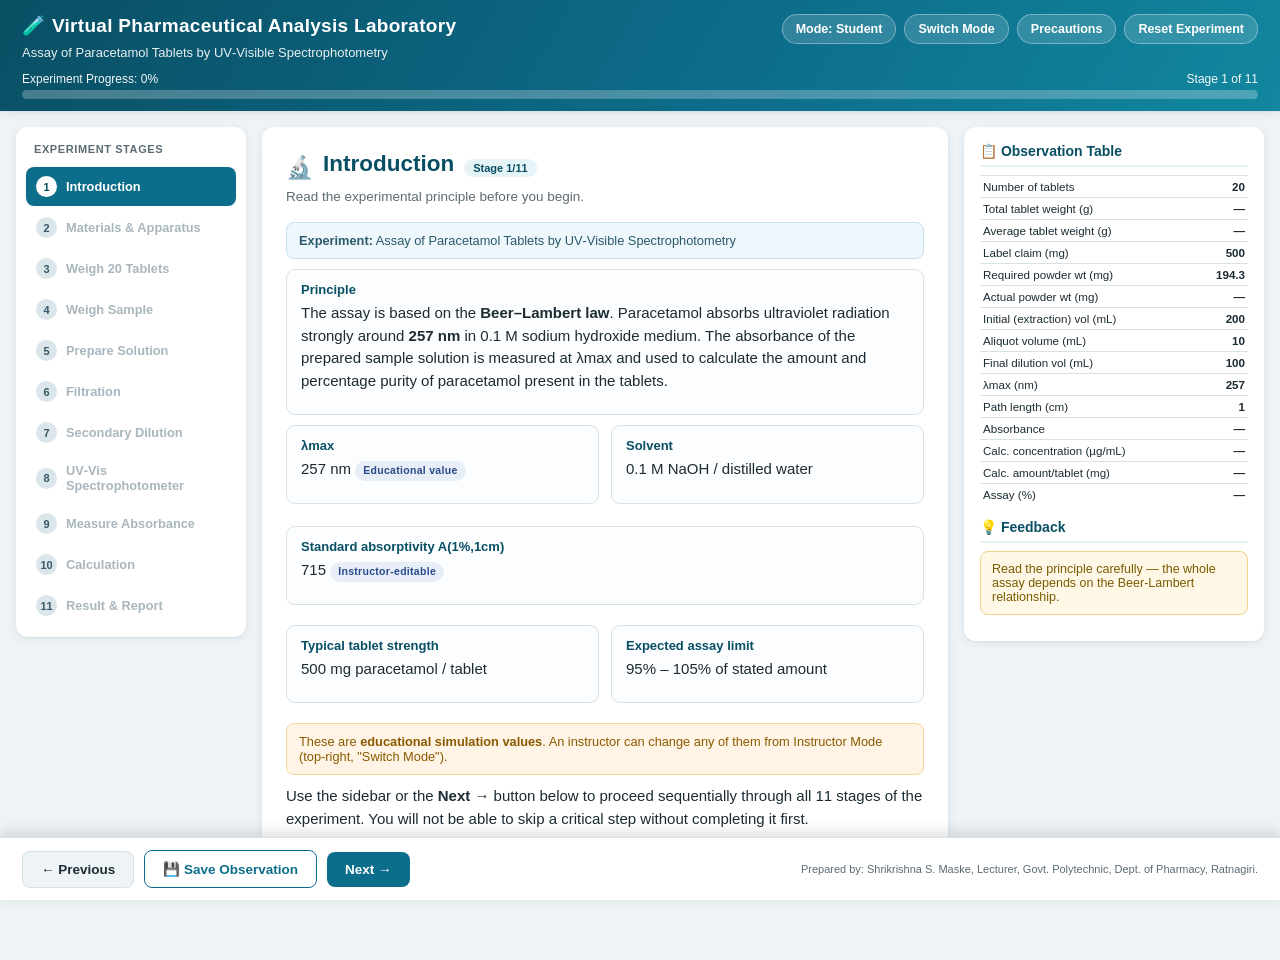
==== commit f543d8c0: "Add prepared-by credit footer" ====
--- a/paracetamol-assay/index.html
+++ b/paracetamol-assay/index.html
@@ -45,7 +45,7 @@
 .progress-fill{height:100%;background:var(--accent);border-radius:6px;transition:width .4s ease;}
 
 /* ===== LAYOUT ===== */
-.layout{display:grid;grid-template-columns:230px 1fr 300px;gap:16px;padding:16px;padding-bottom:76px;flex:1;align-items:start;}
+.layout{display:grid;grid-template-columns:230px 1fr 300px;gap:16px;padding:16px;padding-bottom:96px;flex:1;align-items:start;}
 @media (max-width:1100px){.layout{grid-template-columns:1fr;}#stageNav{order:1;}#workspace{order:2;}#obsPanel{order:3;}}
 
 nav#stageNav{background:var(--panel);border-radius:var(--radius);box-shadow:var(--shadow);padding:10px;position:sticky;top:16px;max-height:calc(100vh - 32px);overflow-y:auto;}
@@ -75,6 +75,8 @@
 
 /* ===== FOOTER ===== */
 footer#navfooter{display:flex;justify-content:space-between;align-items:center;padding:12px 22px;background:var(--panel);border-top:1px solid var(--border);gap:10px;flex-wrap:wrap;position:fixed;left:0;right:0;bottom:0;z-index:60;box-shadow:0 -4px 14px rgba(0,0,0,.14);}
+.navfooter-actions{display:flex;gap:10px;flex-wrap:wrap;align-items:center;}
+.prepared-by-credit{font-size:11px;color:var(--muted);}
 .btn{border:none;border-radius:8px;padding:10px 18px;font-size:13.5px;font-weight:700;transition:.15s;}
 .btn-primary{background:var(--primary);color:#fff;}
 .btn-primary:hover{background:var(--primary-dark);}
@@ -414,9 +416,12 @@
   </div>
 
   <footer id="navfooter">
-    <button class="btn btn-secondary" id="btnPrev" onclick="App.prevStage()">← Previous</button>
-    <button class="btn btn-outline" onclick="App.saveObservation()">💾 Save Observation</button>
-    <button class="btn btn-primary" id="btnNext" onclick="App.nextStage()">Next →</button>
+    <div class="navfooter-actions">
+      <button class="btn btn-secondary" id="btnPrev" onclick="App.prevStage()">← Previous</button>
+      <button class="btn btn-outline" onclick="App.saveObservation()">💾 Save Observation</button>
+      <button class="btn btn-primary" id="btnNext" onclick="App.nextStage()">Next →</button>
+    </div>
+    <span class="prepared-by-credit">Prepared by: Shrikrishna S. Maske, Lecturer, Govt. Polytechnic, Dept. of Pharmacy, Ratnagiri.</span>
   </footer>
 </div>
 
